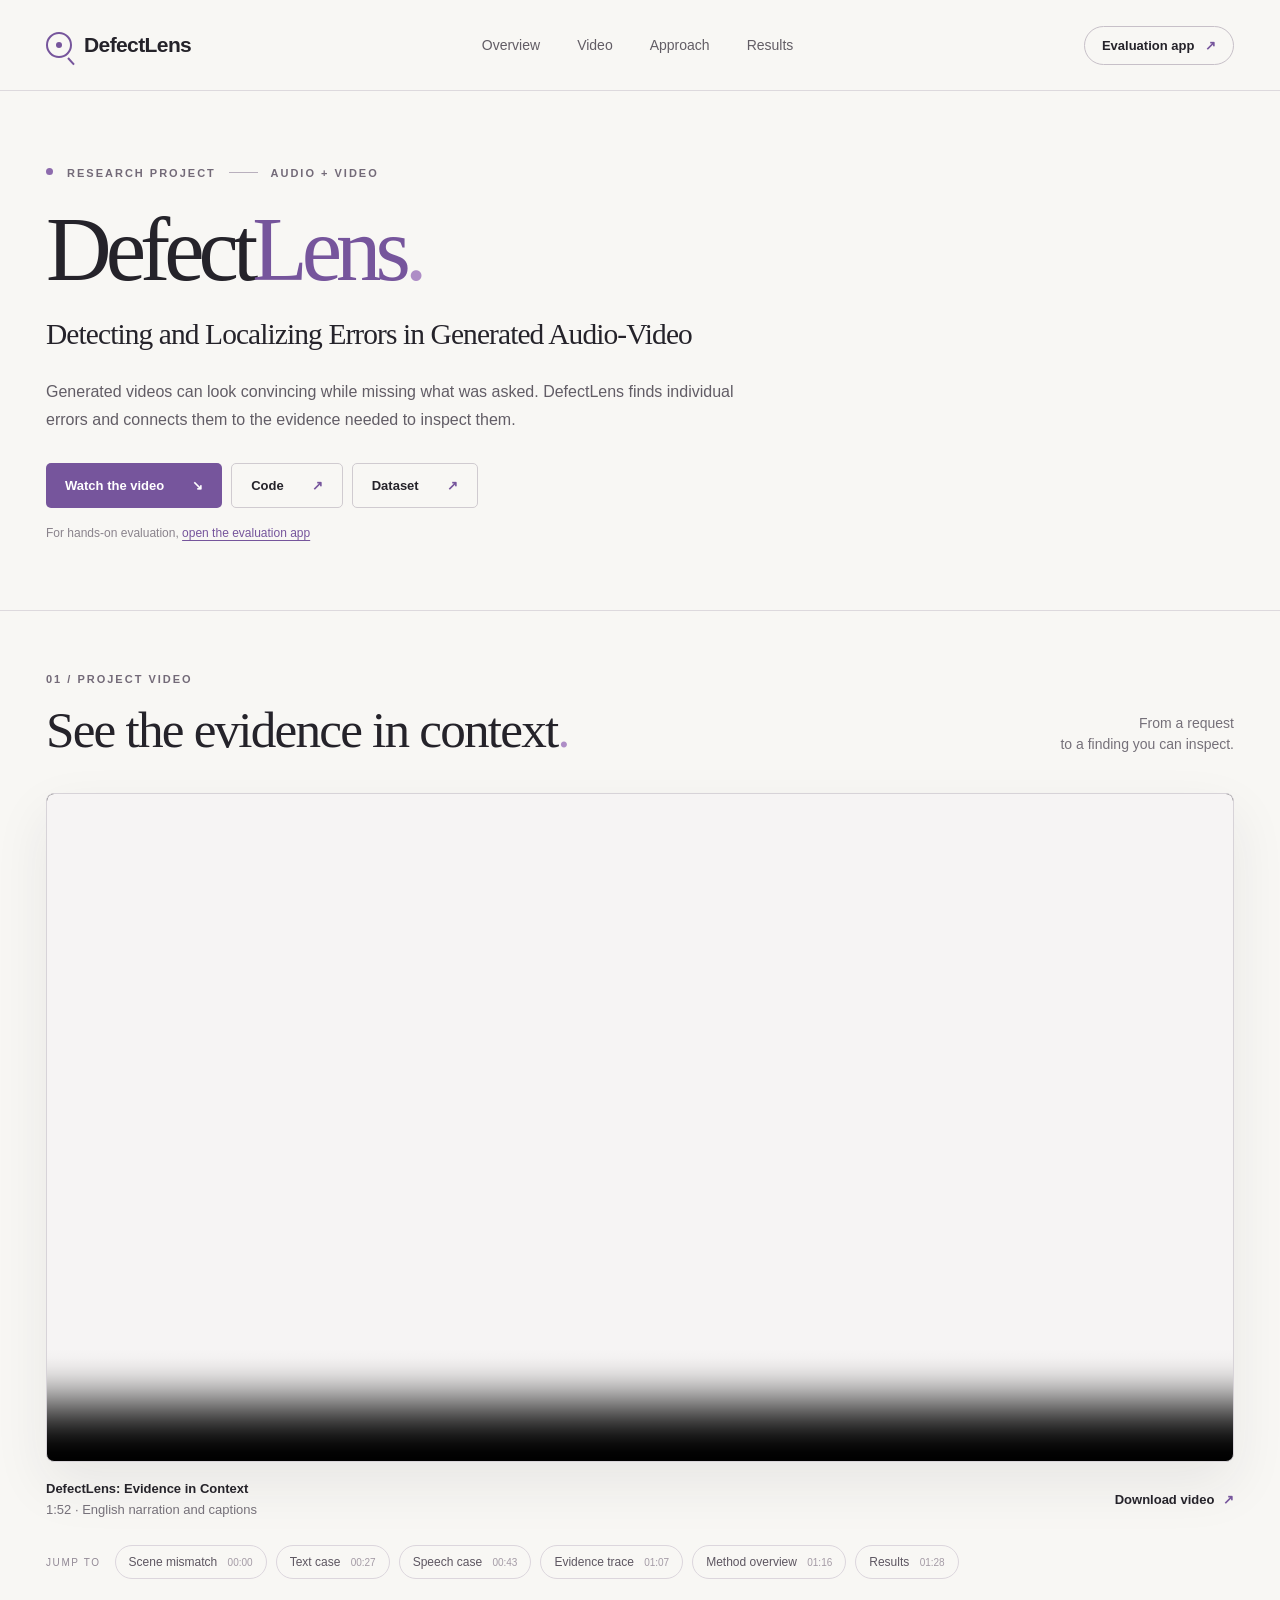
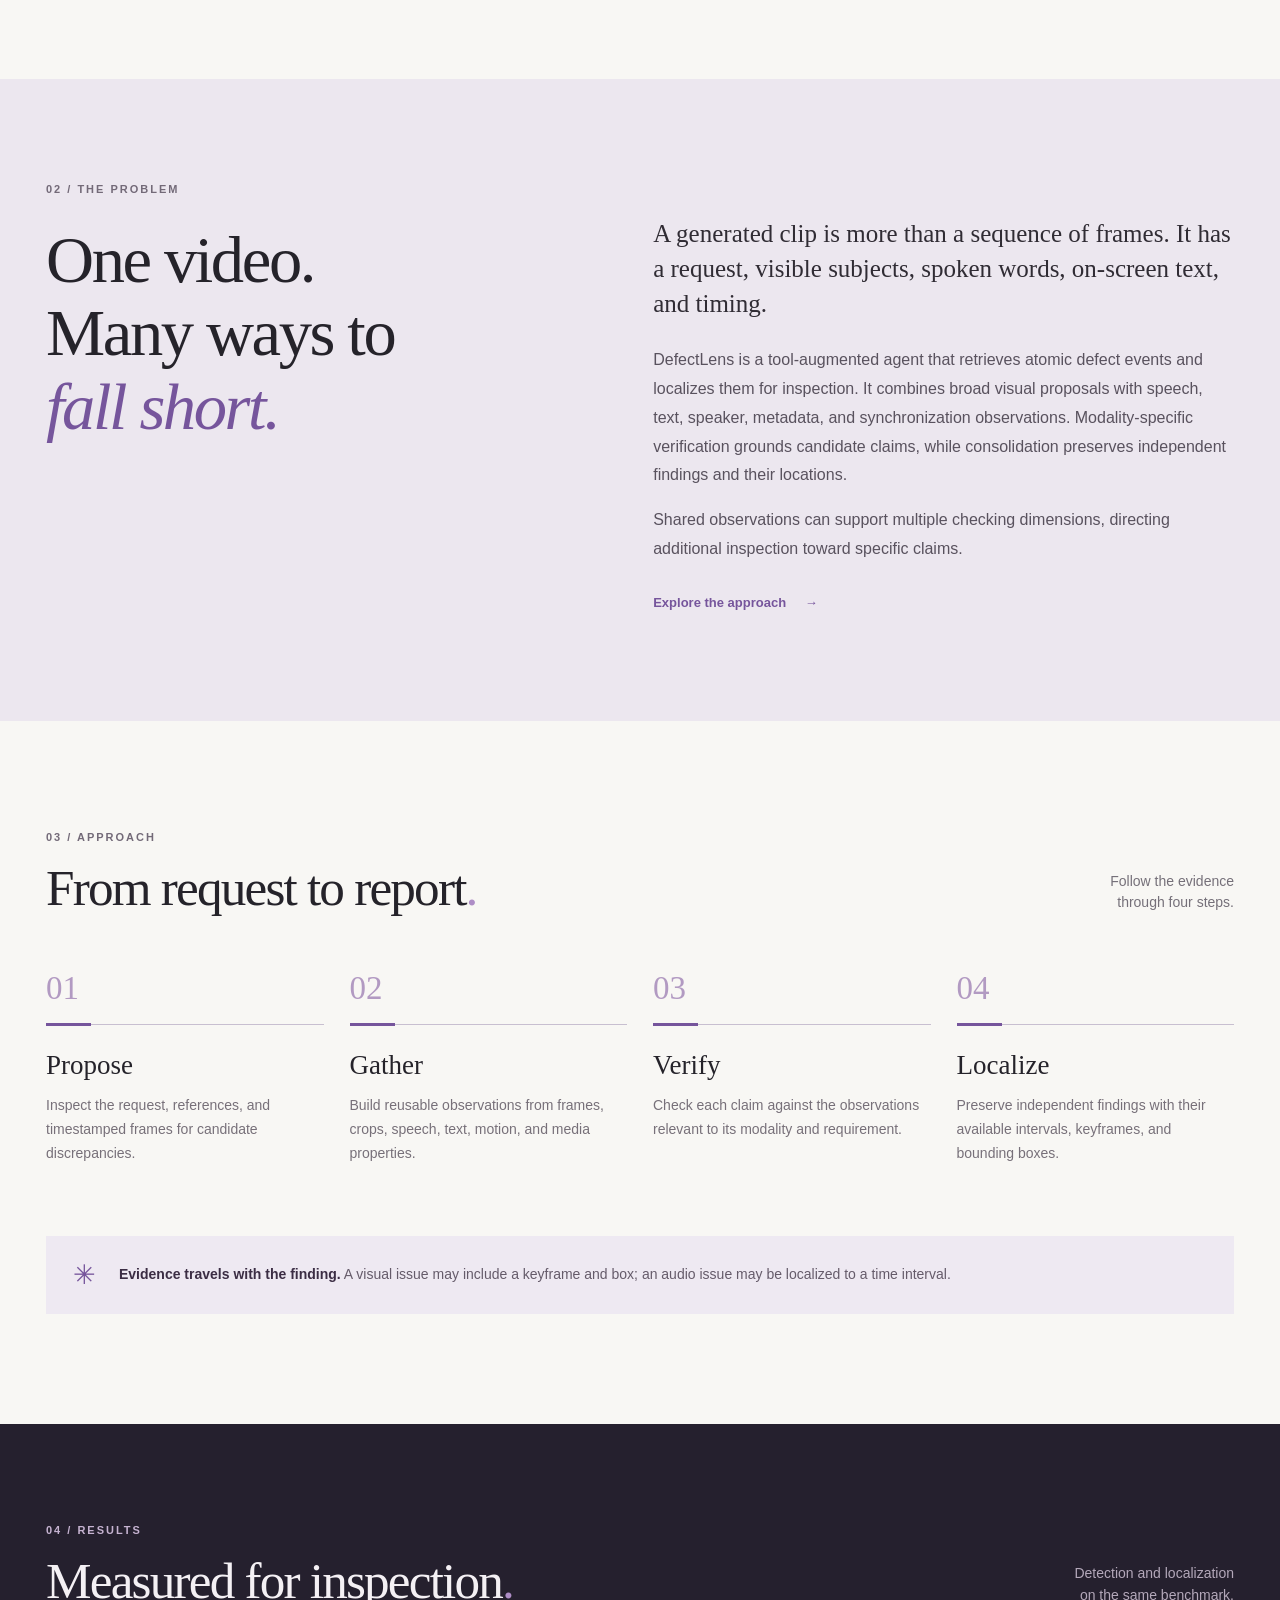
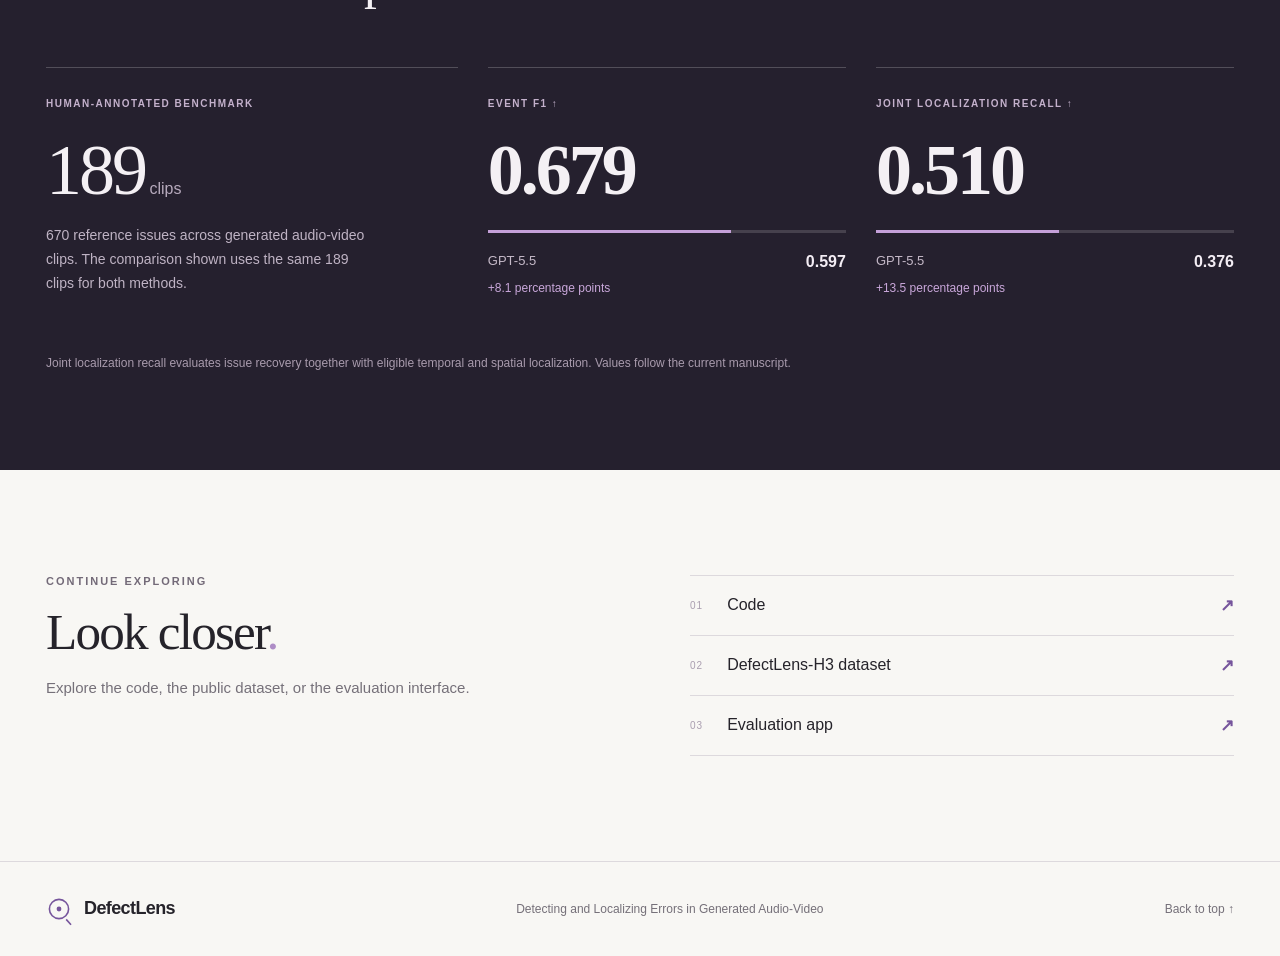
==== paper_site/index.html @ 756336bb "Remove decorative evidence trace from project page" ====
<!doctype html>
<html lang="en">
<head>
  <meta charset="utf-8">
  <meta name="viewport" content="width=device-width, initial-scale=1">
  <meta name="description" content="DefectLens detects and localizes errors in generated audio-video using evidence grounded in the generation request.">
  <meta name="theme-color" content="#f8f7f4">
  <meta property="og:title" content="DefectLens: Detecting and Localizing Errors in Generated Audio-Video">
  <meta property="og:description" content="A tool-augmented agent for inspectable, requirement-conditioned audio-video evaluation.">
  <meta property="og:type" content="website">
  <title>DefectLens · Detecting and Localizing Errors in Generated Audio-Video</title>
  <link rel="icon" href="assets/icon.svg" type="image/svg+xml">
  <link rel="stylesheet" href="styles.css">
  <script src="app.js" defer></script>
</head>
<body>
  <a class="skip" href="#main">Skip to content</a>
  <header class="topbar">
    <a class="brand" href="./" aria-label="DefectLens home"><span class="brand-icon" aria-hidden="true"></span>DefectLens</a>
    <nav class="nav" aria-label="Main navigation"><a href="#overview">Overview</a><a href="#demo">Video</a><a href="#approach">Approach</a><a href="#results">Results</a></nav>
    <a class="nav-action" href="./eval/">Evaluation app <span aria-hidden="true">↗</span></a>
  </header>
  <main id="main">
    <section class="hero wrap" id="overview">
      <div class="hero-copy">
        <p class="eyebrow"><span class="dot"></span> RESEARCH PROJECT <span class="eyebrow-rule"></span> AUDIO + VIDEO</p>
        <h1>Defect<span>Lens</span><span class="period">.</span></h1>
        <p class="hero-title">Detecting and Localizing Errors in Generated Audio-Video</p>
        <p class="hero-description">Generated videos can look convincing while missing what was asked. DefectLens finds individual errors and connects them to the evidence needed to inspect them.</p>
        <div class="hero-actions"><a class="button primary" href="#demo">Watch the video <span aria-hidden="true">↘</span></a><a class="button secondary" href="https://github.com/XuanhaoChang/AVagent-Eval">Code <span aria-hidden="true">↗</span></a><a class="button secondary" href="https://huggingface.co/datasets/XuanhaoChang/DefectLens-H3">Dataset <span aria-hidden="true">↗</span></a></div>
        <p class="availability">For hands-on evaluation, <a href="./eval/">open the evaluation app</a></p>
      </div>

    </section>

    <section class="video-section wrap" id="demo" aria-labelledby="demo-title">
      <div class="section-top"><div><p class="eyebrow">01 / PROJECT VIDEO</p><h2 id="demo-title">See the evidence in context<span class="period">.</span></h2></div><p>From a request<br>to a finding you can inspect.</p></div>
      <div class="video-frame"><video id="demo-player" controls playsinline preload="metadata" poster="assets/defectlens-demo-v3-poster.jpg?v=380c594cef08"><source src="assets/defectlens-demo-v3.1.mp4?v=5af84eb9983f" type="video/mp4">Your browser cannot play this video. <a href="assets/defectlens-demo-v3.1.mp4?v=5af84eb9983f">Download the MP4.</a></video></div>
      <div class="video-bottom"><div><strong>DefectLens: Evidence in Context</strong><span>1:52 · English narration and captions</span></div><a href="assets/defectlens-demo-v3.1.mp4?v=5af84eb9983f" download>Download video <span aria-hidden="true">↗</span></a></div>
      <div class="chapter-row" aria-label="Video chapters"><span>JUMP TO</span><button data-seek="0">Scene mismatch <i>00:00</i></button><button data-seek="27">Text case <i>00:27</i></button><button data-seek="43">Speech case <i>00:43</i></button><button data-seek="67">Evidence trace <i>01:07</i></button><button data-seek="76">Method overview <i>01:16</i></button><button data-seek="88">Results <i>01:28</i></button></div>
    </section>

    <section class="abstract-section" aria-labelledby="abstract-title"><div class="wrap abstract-grid"><div><p class="eyebrow">02 / THE PROBLEM</p><h2 id="abstract-title">One video.<br>Many ways to<br><em>fall short.</em></h2></div><div class="abstract-copy"><p class="lead">A generated clip is more than a sequence of frames. It has a request, visible subjects, spoken words, on-screen text, and timing.</p><p>DefectLens is a tool-augmented agent that retrieves atomic defect events and localizes them for inspection. It combines broad visual proposals with speech, text, speaker, metadata, and synchronization observations. Modality-specific verification grounds candidate claims, while consolidation preserves independent findings and their locations.</p><p>Shared observations can support multiple checking dimensions, directing additional inspection toward specific claims.</p><a class="text-link" href="#approach">Explore the approach <span aria-hidden="true">→</span></a></div></div></section>

    <section class="approach-section wrap" id="approach" aria-labelledby="approach-title"><div class="section-top"><div><p class="eyebrow">03 / APPROACH</p><h2 id="approach-title">From request to report<span class="period">.</span></h2></div><p>Follow the evidence<br>through four steps.</p></div>
      <div class="steps"><article><span class="step-number">01</span><div class="step-rule"></div><h3>Propose</h3><p>Inspect the request, references, and timestamped frames for candidate discrepancies.</p></article><article><span class="step-number">02</span><div class="step-rule"></div><h3>Gather</h3><p>Build reusable observations from frames, crops, speech, text, motion, and media properties.</p></article><article><span class="step-number">03</span><div class="step-rule"></div><h3>Verify</h3><p>Check each claim against the observations relevant to its modality and requirement.</p></article><article><span class="step-number">04</span><div class="step-rule"></div><h3>Localize</h3><p>Preserve independent findings with their available intervals, keyframes, and bounding boxes.</p></article></div>
      <div class="evidence-note"><span class="note-icon" aria-hidden="true">✳</span><p><strong>Evidence travels with the finding.</strong> A visual issue may include a keyframe and box; an audio issue may be localized to a time interval.</p></div>
    </section>

    <section class="results-section" id="results" aria-labelledby="results-title"><div class="wrap"><div class="section-top"><div><p class="eyebrow">04 / RESULTS</p><h2 id="results-title">Measured for inspection<span class="period">.</span></h2></div><p>Detection and localization<br>on the same benchmark.</p></div>
      <div class="results-layout"><div class="result-intro"><span class="result-label">HUMAN-ANNOTATED BENCHMARK</span><div class="result-count">189<span> clips</span></div><p>670 reference issues across generated audio-video clips. The comparison shown uses the same 189 clips for both methods.</p></div><div class="metric"><span class="result-label">EVENT F1 ↑</span><strong>0.679</strong><div class="metric-bar"><i style="--value:67.9%"></i></div><p>GPT-5.5 <b>0.597</b></p><small>+8.1 percentage points</small></div><div class="metric"><span class="result-label">JOINT LOCALIZATION RECALL ↑</span><strong>0.510</strong><div class="metric-bar"><i style="--value:51%"></i></div><p>GPT-5.5 <b>0.376</b></p><small>+13.5 percentage points</small></div></div>
      <p class="results-footnote">Joint localization recall evaluates issue recovery together with eligible temporal and spatial localization. Values follow the current manuscript.</p></div></section>

    <section class="closing wrap"><div><p class="eyebrow">CONTINUE EXPLORING</p><h2>Look closer<span class="period">.</span></h2><p>Explore the code, the public dataset, or the evaluation interface.</p></div><div class="closing-links"><a href="https://github.com/XuanhaoChang/AVagent-Eval"><span>01</span> Code <b>↗</b></a><a href="https://huggingface.co/datasets/XuanhaoChang/DefectLens-H3"><span>02</span> DefectLens-H3 dataset <b>↗</b></a><a href="./eval/"><span>03</span> Evaluation app <b>↗</b></a></div></section>
  </main>
  <footer class="footer wrap"><a class="brand" href="./"><span class="brand-icon" aria-hidden="true"></span>DefectLens</a><span>Detecting and Localizing Errors in Generated Audio-Video</span><a href="#overview">Back to top ↑</a></footer>
</body>
</html>
---- paper_site/styles.css ----
:root{--paper:#f8f7f4;--ink:#25232a;--muted:#757079;--line:#ddd9dd;--purple:#76559c;--lavender:#ebe5f0;--dark:#201c2b;--max:1370px}*{box-sizing:border-box}html{scroll-behavior:smooth}body{margin:0;background:var(--paper);color:var(--ink);font-family:"Avenir Next","Segoe UI",Arial,sans-serif;-webkit-font-smoothing:antialiased}a{color:inherit;text-decoration:none}button{font:inherit}a:focus-visible,button:focus-visible,video:focus-visible{outline:3px solid #9b79bd;outline-offset:4px}.skip{position:absolute;top:-60px;left:16px;z-index:10;background:var(--ink);color:#fff;padding:12px}.skip:focus{top:12px}.wrap{max-width:var(--max);margin:auto;padding-left:46px;padding-right:46px}.topbar{max-width:var(--max);height:91px;margin:auto;padding:0 46px;display:flex;align-items:center;justify-content:space-between;border-bottom:1px solid var(--line)}.brand{display:inline-flex;gap:12px;align-items:center;font-size:21px;font-weight:750;letter-spacing:-.6px}.brand-icon{width:26px;height:26px;border:2px solid var(--purple);border-radius:50%;position:relative;display:inline-block}.brand-icon:before{content:"";position:absolute;width:6px;height:6px;border-radius:50%;background:var(--purple);left:8px;top:8px}.brand-icon:after{content:"";position:absolute;width:9px;height:2px;background:var(--purple);right:-7px;bottom:-3px;transform:rotate(48deg);transform-origin:left}.nav{display:flex;gap:37px;font-size:14px;color:#625d65}.nav a:hover,.footer a:hover{color:var(--purple)}.nav-action{font-size:13px;font-weight:700;border:1px solid #c7c0c8;border-radius:100px;padding:11px 17px;transition:background .2s,border-color .2s}.nav-action:hover{background:#eee9f2;border-color:var(--purple)}.nav-action span{padding-left:7px;color:var(--purple)}
.hero{padding-top:76px;padding-bottom:70px}.hero-copy{max-width:900px}.eyebrow{font-size:11px;letter-spacing:2px;font-weight:750;color:#736a78;margin:0 0 28px}.dot{display:inline-block;width:7px;height:7px;background:#8d6bad;border-radius:50%;vertical-align:2px;margin-right:9px}.eyebrow-rule{display:inline-block;width:29px;height:1px;background:#b9b0bd;vertical-align:4px;margin:0 8px}.hero h1{font-family:Georgia,"Times New Roman",serif;letter-spacing:-6px;font-size:clamp(68px,7.1vw,106px);line-height:.95;font-weight:400;margin:0 0 23px}.hero h1>span:first-child{color:var(--purple)}.period{color:#ae8dc6}.hero-title{font-family:Georgia,"Times New Roman",serif;font-size:clamp(25px,2.3vw,34px);line-height:1.24;max-width:800px;margin:0 0 25px;letter-spacing:-.9px}.hero-description{font-size:16px;line-height:1.75;color:#625d66;max-width:720px;margin:0 0 29px}.hero-actions{display:flex;gap:9px;flex-wrap:wrap}.button{min-height:45px;padding:13px 19px;border-radius:5px;font-size:13px;font-weight:700;display:inline-flex;align-items:center;gap:28px;transition:transform .2s,background .2s}.button:hover{transform:translateY(-2px)}.button.primary{background:var(--purple);color:#fff}.button.primary:hover{background:#634385}.button.secondary{border:1px solid #d0cbd0}.button.secondary:hover{background:#eee9f2}.button.secondary span{color:var(--purple)}.availability{font-size:12px;color:#8a838c;margin:18px 0 0}.availability a{color:var(--purple);text-decoration:underline;text-underline-offset:3px}.availability span{padding:0 6px}
.video-section{padding-top:62px;padding-bottom:100px;border-top:1px solid var(--line)}.section-top{display:flex;justify-content:space-between;align-items:end;gap:30px;margin-bottom:35px}.section-top .eyebrow{margin-bottom:17px}.section-top h2,.closing h2{font-family:Georgia,"Times New Roman",serif;font-size:clamp(38px,4vw,56px);font-weight:400;line-height:1.1;letter-spacing:-1.8px;margin:0}.section-top>p{font-size:14px;color:var(--muted);line-height:1.55;margin:0 0 2px;text-align:right}.video-frame{background:#17151c;border:1px solid #d7d3d8;border-radius:8px;overflow:hidden;box-shadow:0 22px 55px #29202d14}.video-frame video{display:block;width:100%;aspect-ratio:16/9;background:#f6f4f4}.video-bottom{display:flex;justify-content:space-between;gap:20px;align-items:center;margin-top:19px;font-size:13px}.video-bottom strong,.video-bottom span{display:block}.video-bottom span{color:var(--muted);margin-top:6px}.video-bottom a{font-weight:700}.video-bottom a span{display:inline;color:var(--purple);margin:0 0 0 5px}.chapter-row{display:flex;flex-wrap:wrap;align-items:center;gap:9px;margin-top:28px}.chapter-row>span{font-size:10px;color:#928996;letter-spacing:1.6px;margin-right:5px}.chapter-row button{border:1px solid #dcd6dd;background:transparent;border-radius:100px;color:#5d5661;padding:9px 13px;font-size:12px;cursor:pointer}.chapter-row button:hover{border-color:var(--purple);color:var(--purple);background:#eee9f2}.chapter-row i{font-style:normal;color:#a49ba6;font-size:10px;padding-left:7px}
.abstract-section{background:#ece7ef;padding:104px 0 110px}.abstract-grid{display:grid;grid-template-columns:.8fr 1fr;gap:12%}.abstract-grid h2{font-family:Georgia,"Times New Roman",serif;font-weight:400;font-size:clamp(47px,5.2vw,72px);line-height:1.1;letter-spacing:-2.4px;margin:0}.abstract-grid h2 em{color:var(--purple);font-weight:400}.abstract-copy{max-width:670px;padding-top:33px}.abstract-copy p{font-size:16px;line-height:1.8;color:#59525e}.abstract-copy .lead{font-family:Georgia,"Times New Roman",serif;font-size:25px;line-height:1.4;color:#302c34;margin-top:0}.text-link{display:inline-block;margin-top:15px;color:var(--purple);font-weight:700;font-size:13px}.text-link span{margin-left:15px}.approach-section{padding-top:110px;padding-bottom:110px}.steps{display:grid;grid-template-columns:repeat(4,1fr);gap:26px;margin-top:54px}.step-number{font-family:Georgia,serif;font-size:33px;color:#b29ac2}.step-rule{height:1px;background:#c8bfd0;margin:17px 0 25px;position:relative}.step-rule:before{content:"";width:45px;height:3px;background:var(--purple);position:absolute;top:-1px}.steps h3{font-family:Georgia,serif;font-size:27px;font-weight:400;margin:0 0 13px}.steps p{font-size:14px;line-height:1.7;color:#777079;margin:0;max-width:270px}.evidence-note{margin-top:70px;padding:23px 27px;background:#eee9f2;display:flex;align-items:center;gap:23px}.note-icon{font-size:27px;color:var(--purple)}.evidence-note p{font-size:14px;color:#655b6a;margin:0;line-height:1.6}.evidence-note strong{color:#3b2d44}
.results-section{background:#25202e;color:#f4f0f4;padding:100px 0 96px}.results-section .eyebrow{color:#c6b3d1}.results-section .section-top>p{color:#b4a8ba}.results-layout{display:grid;grid-template-columns:1.15fr 1fr 1fr;gap:30px;margin-top:58px}.result-intro,.metric{border-top:1px solid #ffffff35;padding-top:25px}.result-label{font-size:10px;letter-spacing:1.5px;color:#c4b1cc;font-weight:700}.result-count,.metric>strong{font-family:Georgia,serif;font-size:72px;line-height:1.1;letter-spacing:-3px;display:block;margin-top:20px}.result-count span{font-family:"Avenir Next","Segoe UI",sans-serif;font-size:16px;color:#b7aabd;letter-spacing:0}.result-intro p{font-size:14px;line-height:1.7;color:#bfb3c4;max-width:330px}.metric-bar{height:3px;background:#ffffff26;margin:20px 0}.metric-bar i{display:block;width:var(--value);height:3px;background:#c5a0d9}.metric p{font-size:13px;color:#c5b9c8;margin:0 0 10px}.metric b{color:#f3edf4;font-size:16px;float:right}.metric small{color:#c9a7da;font-size:12px}.results-footnote{font-size:12px;line-height:1.6;color:#a99bad;margin:45px 0 0}.closing{padding-top:105px;padding-bottom:105px;display:grid;grid-template-columns:1fr 1fr;gap:100px}.closing .eyebrow{margin-bottom:17px}.closing p:not(.eyebrow){color:var(--muted);font-size:15px;line-height:1.7}.closing-links a{display:flex;gap:24px;align-items:center;padding:19px 0;border-bottom:1px solid var(--line);font-size:16px}.closing-links a:first-child{border-top:1px solid var(--line)}.closing-links span{font-size:10px;color:#aa9eb0;letter-spacing:1px}.closing-links b{margin-left:auto;color:var(--purple);font-size:17px}.closing-links a:hover{color:var(--purple)}.footer{border-top:1px solid var(--line);min-height:95px;display:flex;align-items:center;justify-content:space-between;gap:24px;font-size:12px;color:var(--muted)}.footer .brand{font-size:18px;color:var(--ink)}.footer .brand-icon{transform:scale(.8)}
@media(max-width:850px){.wrap{padding-left:26px;padding-right:26px}.topbar{padding:0 26px}.nav{gap:18px}.hero{padding-top:65px}.hero-copy{max-width:680px}.abstract-grid{grid-template-columns:1fr;gap:18px}.abstract-copy{padding-top:0}.steps{grid-template-columns:repeat(2,1fr);gap:45px 30px}.results-layout{grid-template-columns:1fr 1fr}.result-intro{grid-column:1/-1}.closing{gap:40px}.footer>span{display:none}}
@media(max-width:560px){.topbar{height:auto;min-height:76px;flex-wrap:wrap;gap:13px;padding-top:18px;padding-bottom:16px}.nav{order:3;width:100%;justify-content:space-between;gap:10px;font-size:12px}.nav-action{font-size:12px;padding:9px 12px}.hero{padding-top:55px;padding-bottom:65px}.hero h1{font-size:clamp(60px,15vw,80px);letter-spacing:-4px}.hero-title{font-size:26px}.hero-description{font-size:15px}.section-top{align-items:start}.section-top>p{display:none}.video-section{padding-top:55px;padding-bottom:72px}.video-bottom{align-items:start}.chapter-row{gap:7px}.chapter-row>span{width:100%}.abstract-section{padding:75px 0}.abstract-grid h2{font-size:50px}.abstract-copy .lead{font-size:22px}.approach-section{padding-top:75px;padding-bottom:75px}.steps{grid-template-columns:1fr;gap:31px;margin-top:42px}.steps p{max-width:none}.step-rule{margin:12px 0 17px}.step-number{font-size:27px}.evidence-note{margin-top:48px;align-items:flex-start}.results-section{padding:75px 0}.results-layout{grid-template-columns:1fr;gap:27px;margin-top:40px}.result-intro{grid-column:auto}.result-count,.metric>strong{font-size:62px}.closing{padding-top:75px;padding-bottom:75px;grid-template-columns:1fr;gap:30px}.footer{align-items:flex-start;padding-top:27px;padding-bottom:27px;min-height:0}.footer>a:last-child{padding-top:6px}}
@media(prefers-reduced-motion:reduce){html{scroll-behavior:auto}.button{transition:none}}
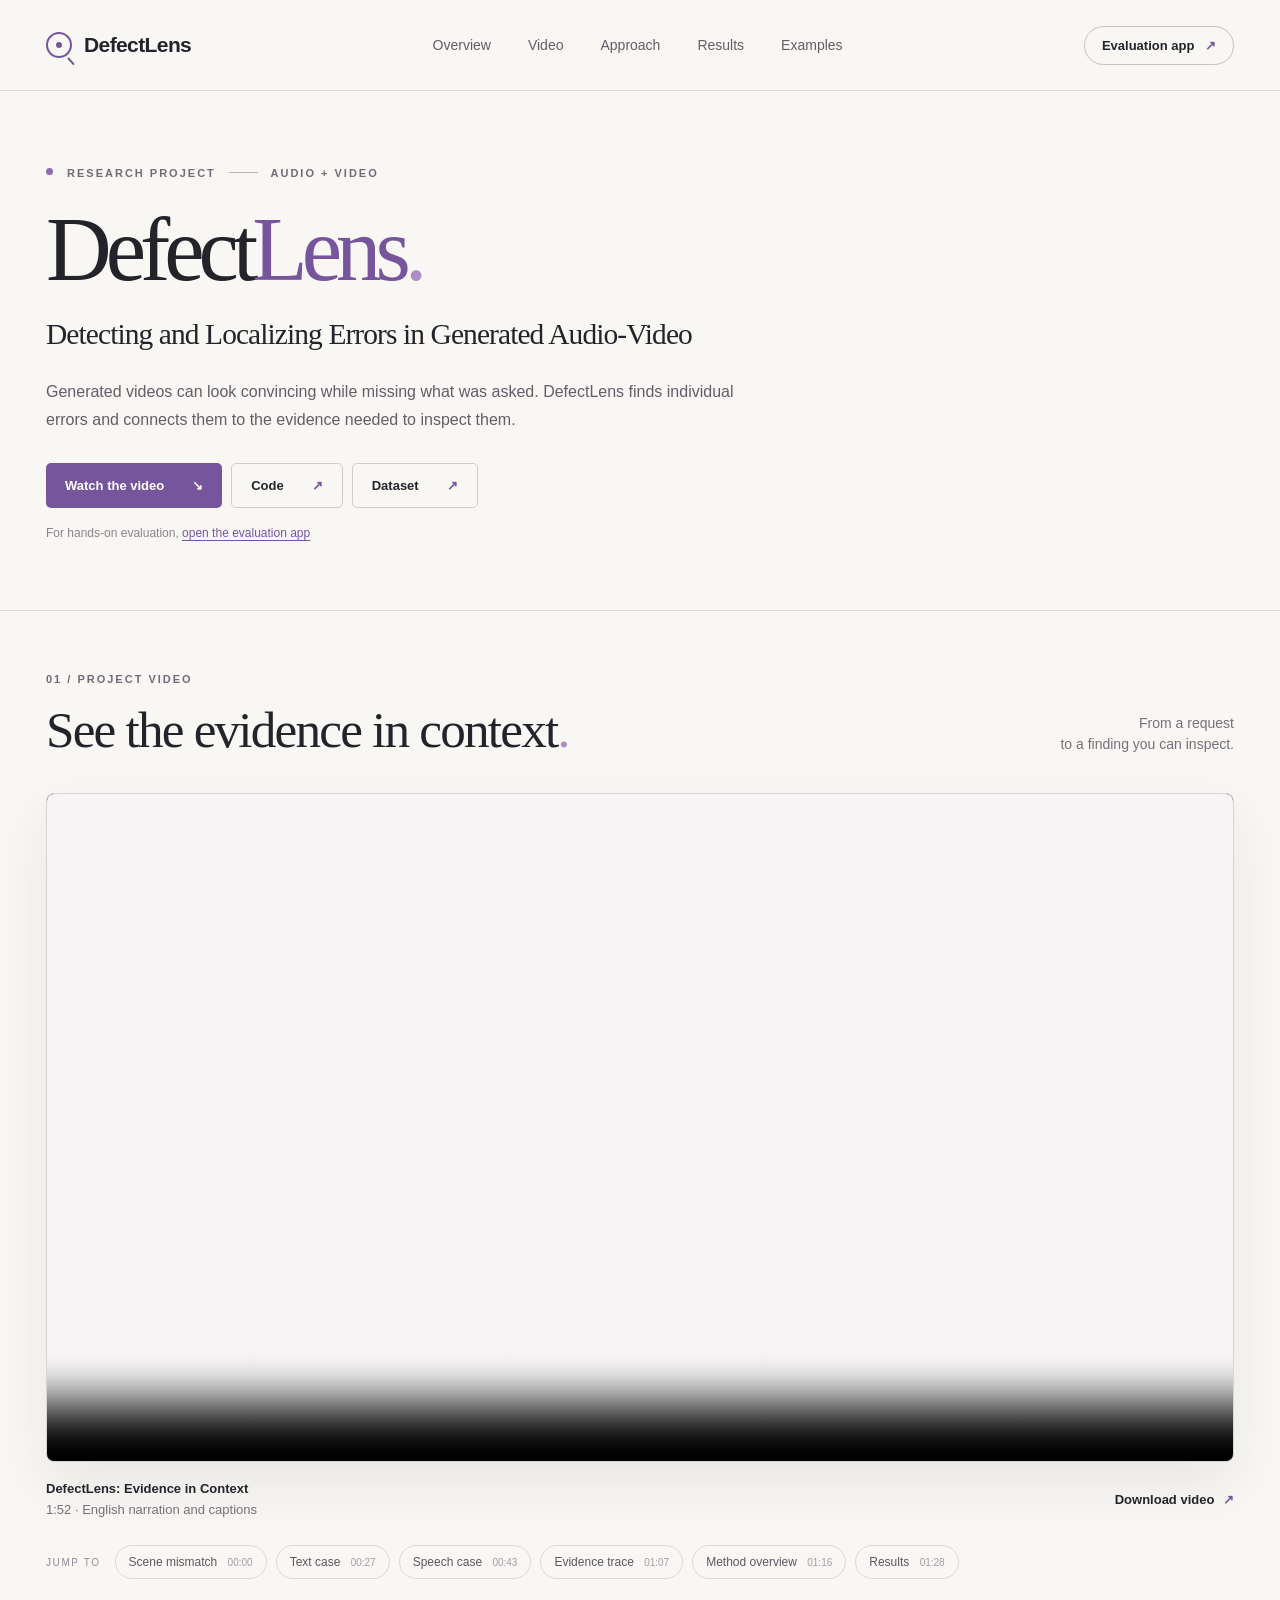
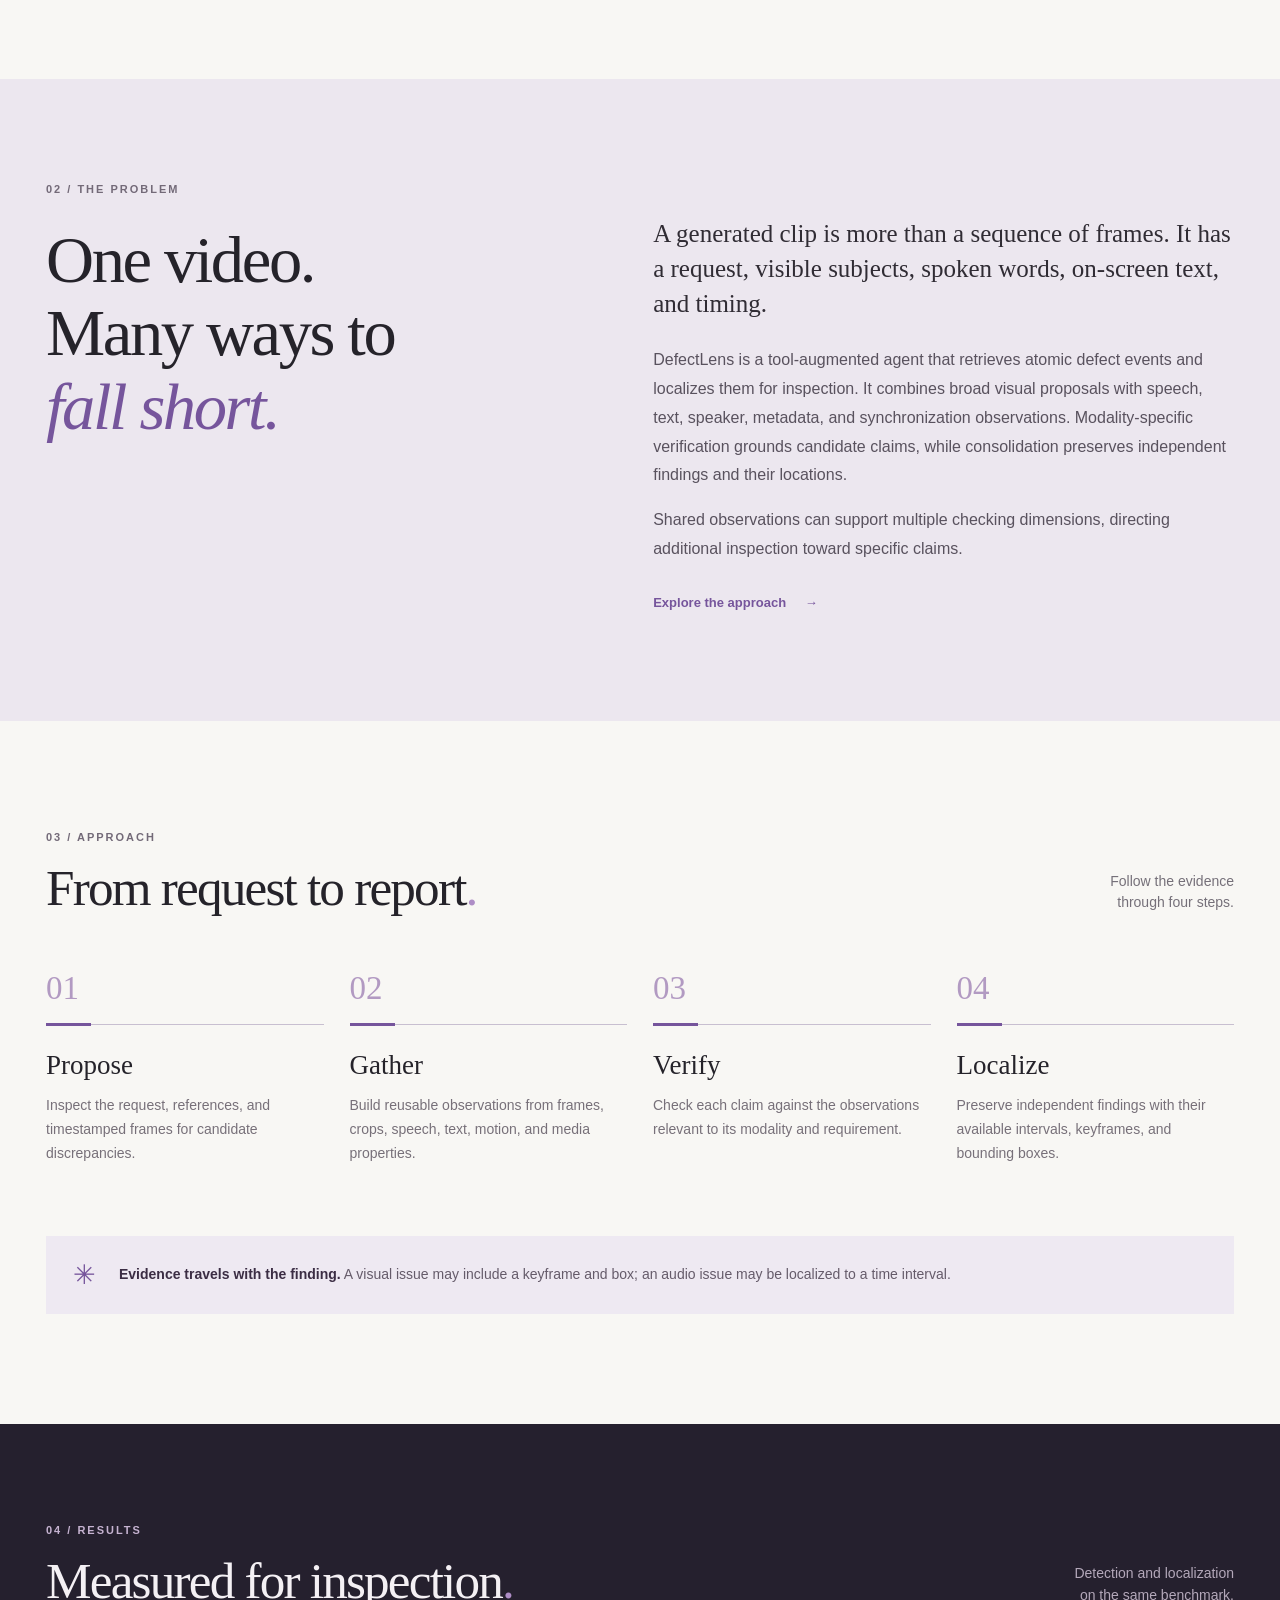
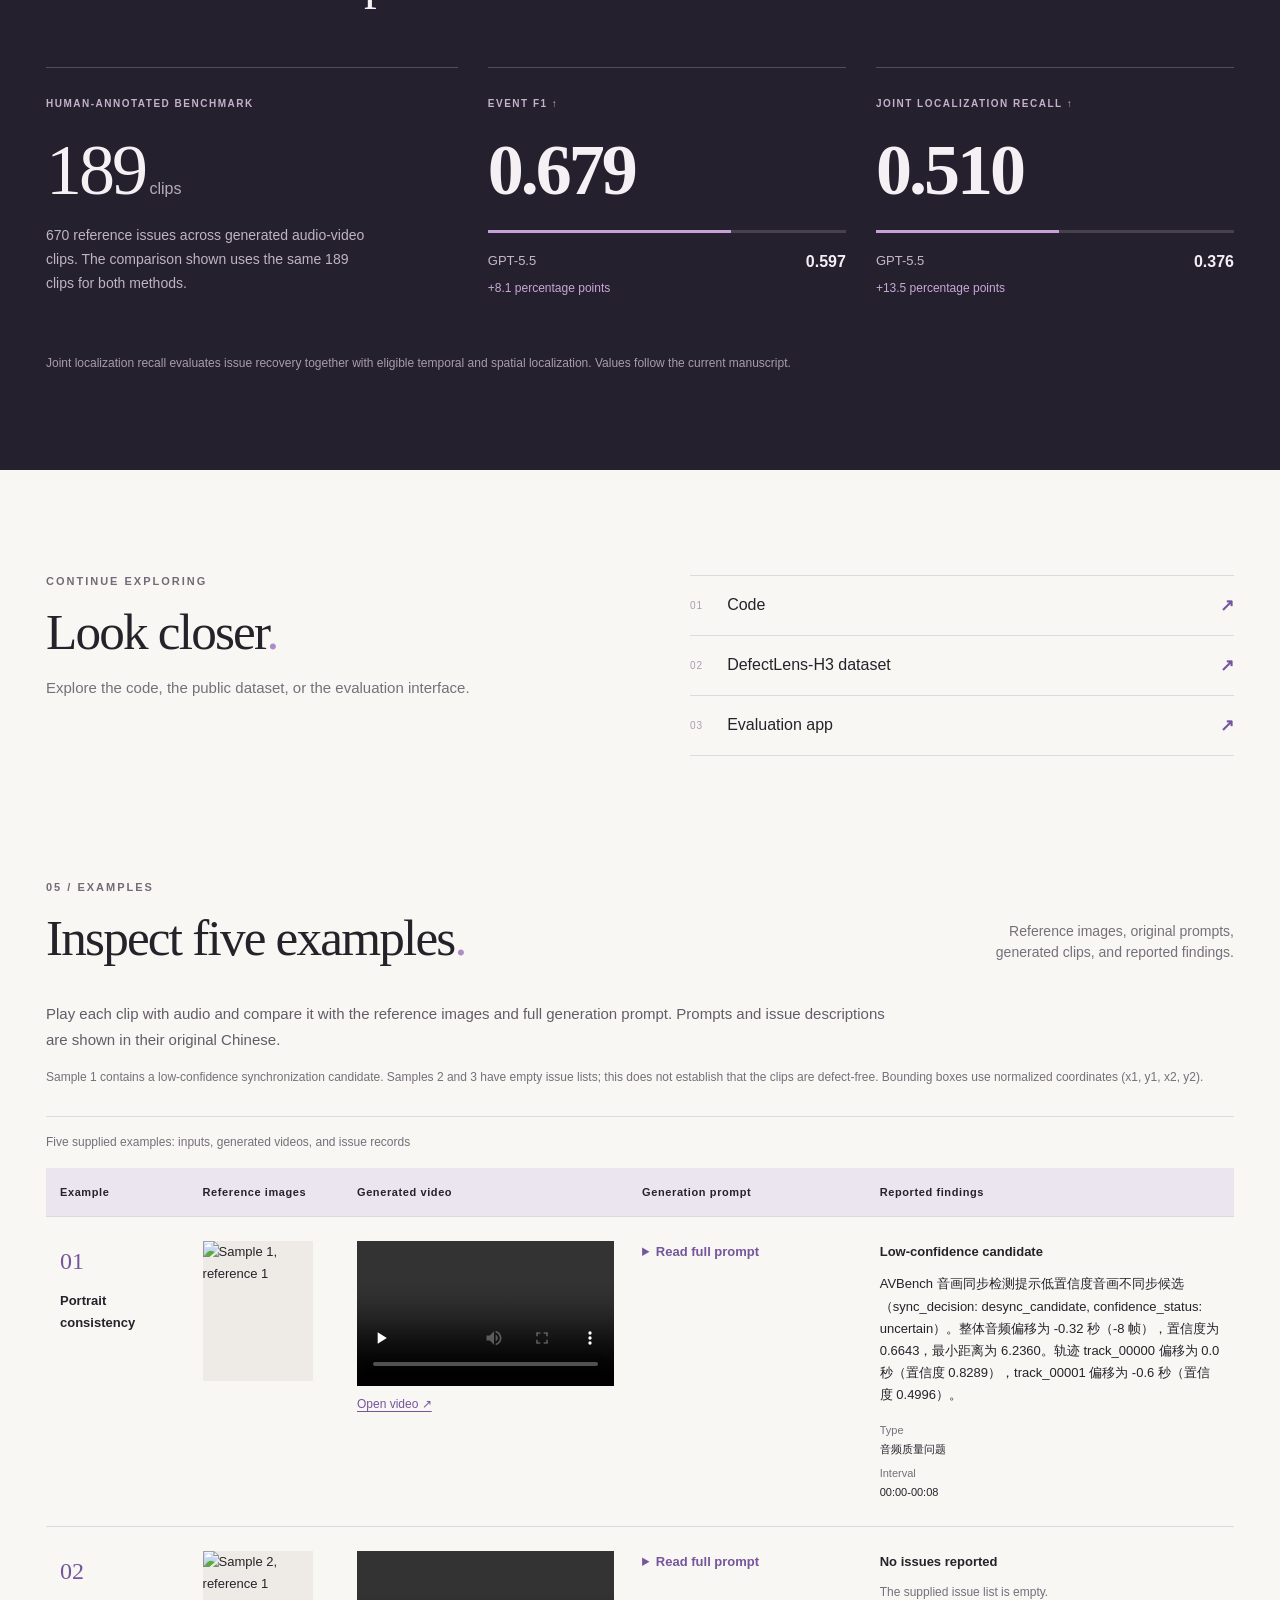
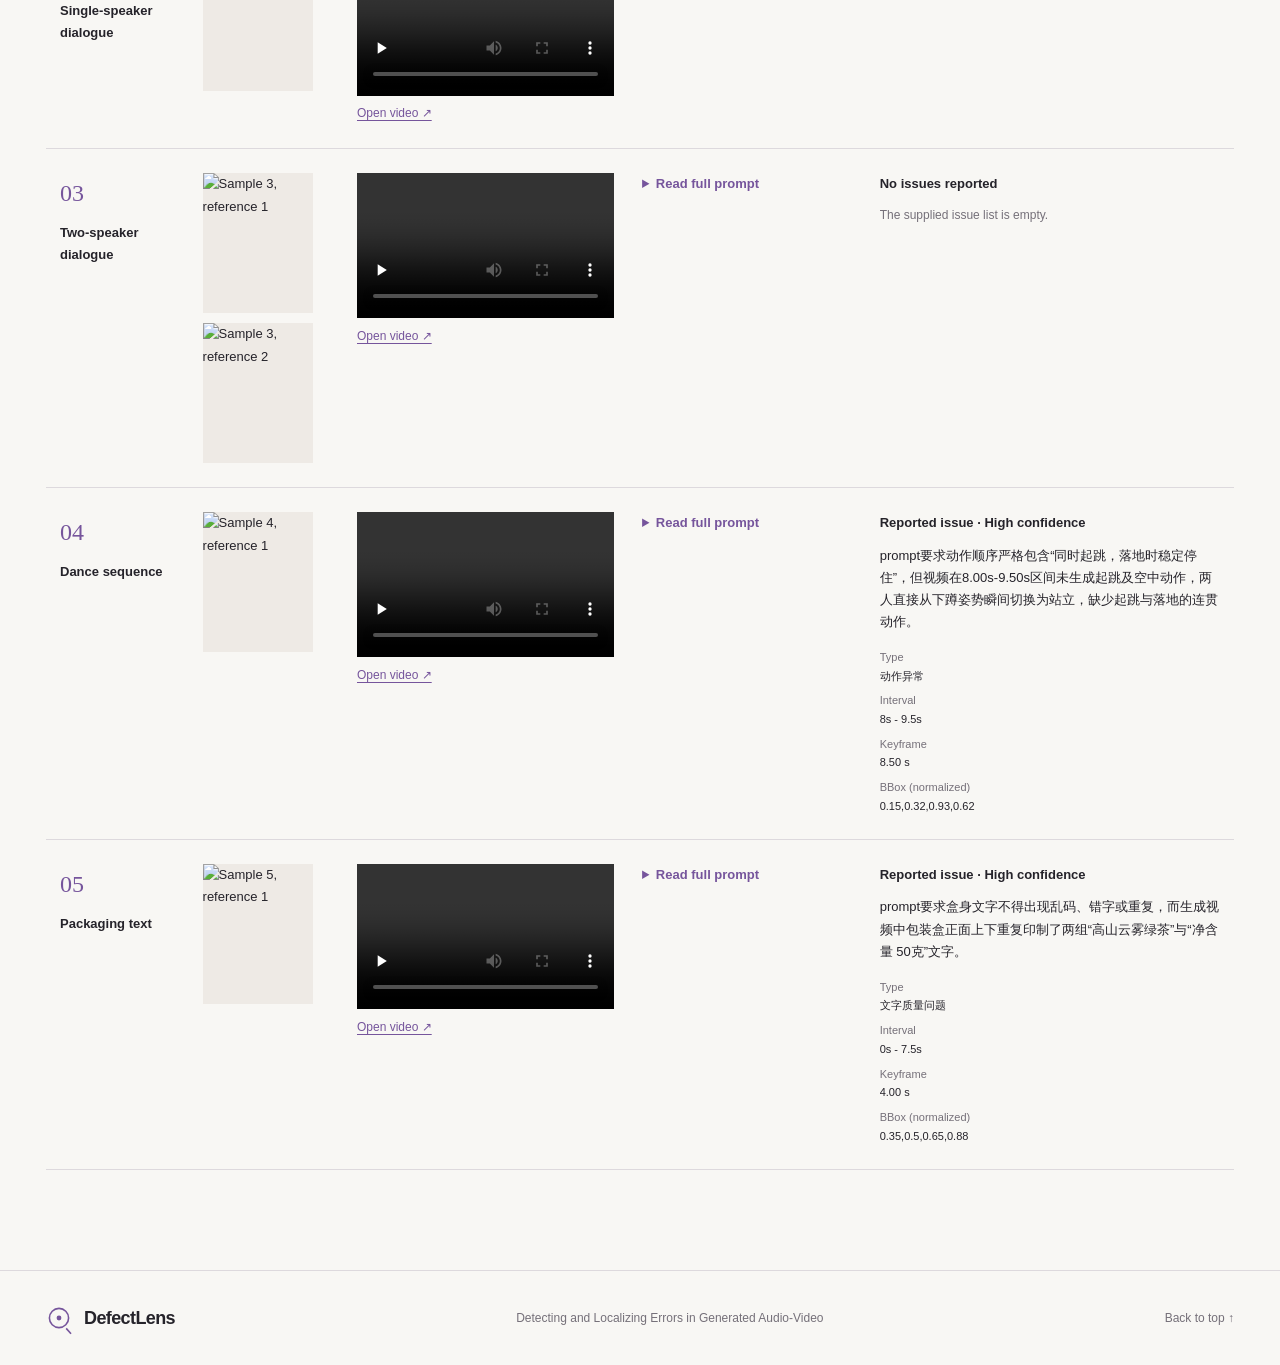
==== commit 7fd3a68f: "Add five qualitative examples to the project page" ====
--- a/paper_site/index.html
+++ b/paper_site/index.html
@@ -10,14 +10,14 @@
   <meta property="og:type" content="website">
   <title>DefectLens · Detecting and Localizing Errors in Generated Audio-Video</title>
   <link rel="icon" href="assets/icon.svg" type="image/svg+xml">
-  <link rel="stylesheet" href="styles.css">
+  <link rel="stylesheet" href="styles.css?v=a8fd1ee75b5e">
   <script src="app.js" defer></script>
 </head>
 <body>
   <a class="skip" href="#main">Skip to content</a>
   <header class="topbar">
     <a class="brand" href="./" aria-label="DefectLens home"><span class="brand-icon" aria-hidden="true"></span>DefectLens</a>
-    <nav class="nav" aria-label="Main navigation"><a href="#overview">Overview</a><a href="#demo">Video</a><a href="#approach">Approach</a><a href="#results">Results</a></nav>
+    <nav class="nav" aria-label="Main navigation"><a href="#overview">Overview</a><a href="#demo">Video</a><a href="#approach">Approach</a><a href="#results">Results</a><a href="#examples">Examples</a></nav>
     <a class="nav-action" href="./eval/">Evaluation app <span aria-hidden="true">↗</span></a>
   </header>
   <main id="main">
@@ -52,6 +52,55 @@
       <p class="results-footnote">Joint localization recall evaluates issue recovery together with eligible temporal and spatial localization. Values follow the current manuscript.</p></div></section>
 
     <section class="closing wrap"><div><p class="eyebrow">CONTINUE EXPLORING</p><h2>Look closer<span class="period">.</span></h2><p>Explore the code, the public dataset, or the evaluation interface.</p></div><div class="closing-links"><a href="https://github.com/XuanhaoChang/AVagent-Eval"><span>01</span> Code <b>↗</b></a><a href="https://huggingface.co/datasets/XuanhaoChang/DefectLens-H3"><span>02</span> DefectLens-H3 dataset <b>↗</b></a><a href="./eval/"><span>03</span> Evaluation app <b>↗</b></a></div></section>
+
+    <section class="examples-section wrap" id="examples" aria-labelledby="examples-title">
+      <div class="section-top"><div><p class="eyebrow">05 / EXAMPLES</p><h2 id="examples-title">Inspect five examples<span class="period">.</span></h2></div><p>Reference images, original prompts,<br>generated clips, and reported findings.</p></div>
+      <p class="examples-intro">Play each clip with audio and compare it with the reference images and full generation prompt. Prompts and issue descriptions are shown in their original Chinese.</p>
+      <p class="sample-note" id="examples-note">Sample 1 contains a low-confidence synchronization candidate. Samples 2 and 3 have empty issue lists; this does not establish that the clips are defect-free. Bounding boxes use normalized coordinates (x1, y1, x2, y2).</p>
+      <div class="examples-scroll" role="region" aria-label="Five video examples" tabindex="0">
+        <table class="examples-table" aria-describedby="examples-note">
+          <caption>Five supplied examples: inputs, generated videos, and issue records</caption>
+          <thead><tr><th scope="col">Example</th><th scope="col">Reference images</th><th scope="col">Generated video</th><th scope="col">Generation prompt</th><th scope="col">Reported findings</th></tr></thead>
+          <tbody>
+          <tr id="sample-1">
+            <th scope="row"><span class="sample-number">01</span>Portrait consistency</th>
+            <td><div class="sample-references"><a href="assets/examples/sample1/reference-1.png" target="_blank" rel="noreferrer"><img src="assets/examples/sample1/reference-1.png" alt="Sample 1, reference 1" loading="lazy" width="120" height="150"></a></div></td>
+            <td><video controls playsinline preload="none" aria-label="Sample 1: Portrait consistency"><source src="assets/examples/sample1/sample1.mp4" type="video/mp4">Your browser cannot play this video.</video><a class="sample-download" href="assets/examples/sample1/sample1.mp4">Open video ↗</a></td>
+            <td><details><summary>Read full prompt</summary><p lang="zh-CN">参考图像中的女性角色，保持她的五官、黑色齐肩发、藏青色风衣与灰色圆领针织衫完全一致，生成一段8秒写实街拍短片。镜头一：正面中景，她站在玻璃幕墙前，微风轻拂发丝；镜头二：缓慢推近至近景，她抬眼看向镜头，眼神自然；镜头三：侧后方半身，她转身走向画面右侧。三个镜头中必须是同一张脸、同一套服装，肤色、发丝与风衣扣子细节一致，阴天自然光，浅景深，35mm镜头质感。无对白，只有轻微城市环境声。</p></details></td>
+            <td><p class="finding-status">Low-confidence candidate</p><p lang="zh-CN">AVBench 音画同步检测提示低置信度音画不同步候选（sync_decision: desync_candidate, confidence_status: uncertain）。整体音频偏移为 -0.32 秒（-8 帧），置信度为 0.6643，最小距离为 6.2360。轨迹 track_00000 偏移为 0.0 秒（置信度 0.8289），track_00001 偏移为 -0.6 秒（置信度 0.4996）。</p><dl class="sample-location"><div><dt>Type</dt><dd lang="zh-CN">音频质量问题</dd></div><div><dt>Interval</dt><dd>00:00-00:08</dd></div></dl></td>
+          </tr>
+          <tr id="sample-2">
+            <th scope="row"><span class="sample-number">02</span>Single-speaker dialogue</th>
+            <td><div class="sample-references"><a href="assets/examples/sample2/reference-1.png" target="_blank" rel="noreferrer"><img src="assets/examples/sample2/reference-1.png" alt="Sample 2, reference 1" loading="lazy" width="120" height="150"></a></div></td>
+            <td><video controls playsinline preload="none" aria-label="Sample 2: Single-speaker dialogue"><source src="assets/examples/sample2/sample2.mp4" type="video/mp4">Your browser cannot play this video.</video><a class="sample-download" href="assets/examples/sample2/sample2.mp4">Open video ↗</a></td>
+            <td><details><summary>Read full prompt</summary><p lang="zh-CN">参考图像中的女性角色，保持五官、发型与藏青色风衣一致。固定机位中近景，室内柔和侧光，她面对镜头自然说话，台词为：&quot;今天风有点大，我们走快一点吧。&quot;&quot;路上小心，到家给我发个消息。&quot; 两句话之间有一次停顿和轻微点头。要求口型与中文台词逐字同步，语速自然，表情克制，声音为清亮年轻女声，背景为安静室内环境音。画面写实，人物身份全程稳定。</p></details></td>
+            <td><p class="finding-status">No issues reported</p><p class="sample-note">The supplied issue list is empty.</p></td>
+          </tr>
+          <tr id="sample-3">
+            <th scope="row"><span class="sample-number">03</span>Two-speaker dialogue</th>
+            <td><div class="sample-references"><a href="assets/examples/sample3/reference-1.png" target="_blank" rel="noreferrer"><img src="assets/examples/sample3/reference-1.png" alt="Sample 3, reference 1" loading="lazy" width="120" height="150"></a><a href="assets/examples/sample3/reference-2.png" target="_blank" rel="noreferrer"><img src="assets/examples/sample3/reference-2.png" alt="Sample 3, reference 2" loading="lazy" width="120" height="150"></a></div></td>
+            <td><video controls playsinline preload="none" aria-label="Sample 3: Two-speaker dialogue"><source src="assets/examples/sample3/sample3.mp4" type="video/mp4">Your browser cannot play this video.</video><a class="sample-download" href="assets/examples/sample3/sample3.mp4">Open video ↗</a></td>
+            <td><details><summary>Read full prompt</summary><p lang="zh-CN">参考@图像1中的女性和@图像2中的男性，保持两人的五官、发型与服装一致，生成咖啡馆双人对白。中景双人构图，女性在画面左侧，男性在右侧。台词顺序严格如下：女性先说：&quot;你今天怎么来得这么早？&quot;；男性回答：&quot;路上没堵车，就先到了。&quot;；接着女性笑着说：&quot;那正好，我也刚到。&quot; 每句台词只由对应人物开口，未说话的人保持自然倾听表情，不得抢话或出现口型。口型与中文台词严格同步，环境为咖啡馆低频人声与杯碟声。画面写实，人物身份稳定。</p></details></td>
+            <td><p class="finding-status">No issues reported</p><p class="sample-note">The supplied issue list is empty.</p></td>
+          </tr>
+          <tr id="sample-4">
+            <th scope="row"><span class="sample-number">04</span>Dance sequence</th>
+            <td><div class="sample-references"><a href="assets/examples/sample4/reference-1.jpg" target="_blank" rel="noreferrer"><img src="assets/examples/sample4/reference-1.jpg" alt="Sample 4, reference 1" loading="lazy" width="120" height="150"></a></div></td>
+            <td><video controls playsinline preload="none" aria-label="Sample 4: Dance sequence"><source src="assets/examples/sample4/sample4.mp4" type="video/mp4">Your browser cannot play this video.</video><a class="sample-download" href="assets/examples/sample4/sample4.mp4">Open video ↗</a></td>
+            <td><details><summary>Read full prompt</summary><p lang="zh-CN">参考@图像1中的两人及其服装，保持全身外观一致，生成一段10秒双人街舞。黄昏城市广场全景，两人并排站立开始，动作顺序严格为：① 同时抬手并侧向跨步；② 女性向前交叉步、男性后撤一步；③ 两人同时下蹲并做手臂波浪；④ 同时起跳，落地时稳定停住。动作衔接连贯，重心合理，起跳与落地符合重力，两人保持各自的发型与服装一致。镜头缓慢横移跟拍，全身始终入画。无对白，配轻快鼓点。</p></details></td>
+            <td><p class="finding-status">Reported issue · High confidence</p><p lang="zh-CN">prompt要求动作顺序严格包含“同时起跳，落地时稳定停住”，但视频在8.00s-9.50s区间未生成起跳及空中动作，两人直接从下蹲姿势瞬间切换为站立，缺少起跳与落地的连贯动作。</p><dl class="sample-location"><div><dt>Type</dt><dd lang="zh-CN">动作异常</dd></div><div><dt>Interval</dt><dd>8s - 9.5s</dd></div><div><dt>Keyframe</dt><dd>8.50 s</dd></div><div><dt>BBox (normalized)</dt><dd>0.15,0.32,0.93,0.62</dd></div></dl></td>
+          </tr>
+          <tr id="sample-5">
+            <th scope="row"><span class="sample-number">05</span>Packaging text</th>
+            <td><div class="sample-references"><a href="assets/examples/sample5/reference-1.png" target="_blank" rel="noreferrer"><img src="assets/examples/sample5/reference-1.png" alt="Sample 5, reference 1" loading="lazy" width="120" height="150"></a></div></td>
+            <td><video controls playsinline preload="none" aria-label="Sample 5: Packaging text"><source src="assets/examples/sample5/sample5.mp4" type="video/mp4">Your browser cannot play this video.</video><a class="sample-download" href="assets/examples/sample5/sample5.mp4">Open video ↗</a></td>
+            <td><details><summary>Read full prompt</summary><p lang="zh-CN">参考@图像中的产品包装，保持盒型、米黄色纸质感、绿色茶叶Logo与山形图案完全一致。微距产品广告镜头，镜头缓慢推近并绕盒体轻微环绕。盒身文字必须逐字清晰可读：&quot;AURORA TEA&quot;、&quot;高山云雾绿茶&quot;、&quot;净含量 50 克&quot;。文字、Logo与包装边缘不得变形，不得出现乱码、错字或重复笔画，透视与光影符合现实。背景为暖色墙面与木质桌面，柔和自然光，浅景深。无对白，配舒缓背景音乐。</p></details></td>
+            <td><p class="finding-status">Reported issue · High confidence</p><p lang="zh-CN">prompt要求盒身文字不得出现乱码、错字或重复，而生成视频中包装盒正面上下重复印制了两组“高山云雾绿茶”与“净含量 50克”文字。</p><dl class="sample-location"><div><dt>Type</dt><dd lang="zh-CN">文字质量问题</dd></div><div><dt>Interval</dt><dd>0s - 7.5s</dd></div><div><dt>Keyframe</dt><dd>4.00 s</dd></div><div><dt>BBox (normalized)</dt><dd>0.35,0.5,0.65,0.88</dd></div></dl></td>
+          </tr>
+          </tbody>
+        </table>
+      </div>
+    </section>
   </main>
   <footer class="footer wrap"><a class="brand" href="./"><span class="brand-icon" aria-hidden="true"></span>DefectLens</a><span>Detecting and Localizing Errors in Generated Audio-Video</span><a href="#overview">Back to top ↑</a></footer>
 </body>
--- a/paper_site/styles.css
+++ b/paper_site/styles.css
@@ -6,3 +6,4 @@
 @media(max-width:850px){.wrap{padding-left:26px;padding-right:26px}.topbar{padding:0 26px}.nav{gap:18px}.hero{padding-top:65px}.hero-copy{max-width:680px}.abstract-grid{grid-template-columns:1fr;gap:18px}.abstract-copy{padding-top:0}.steps{grid-template-columns:repeat(2,1fr);gap:45px 30px}.results-layout{grid-template-columns:1fr 1fr}.result-intro{grid-column:1/-1}.closing{gap:40px}.footer>span{display:none}}
 @media(max-width:560px){.topbar{height:auto;min-height:76px;flex-wrap:wrap;gap:13px;padding-top:18px;padding-bottom:16px}.nav{order:3;width:100%;justify-content:space-between;gap:10px;font-size:12px}.nav-action{font-size:12px;padding:9px 12px}.hero{padding-top:55px;padding-bottom:65px}.hero h1{font-size:clamp(60px,15vw,80px);letter-spacing:-4px}.hero-title{font-size:26px}.hero-description{font-size:15px}.section-top{align-items:start}.section-top>p{display:none}.video-section{padding-top:55px;padding-bottom:72px}.video-bottom{align-items:start}.chapter-row{gap:7px}.chapter-row>span{width:100%}.abstract-section{padding:75px 0}.abstract-grid h2{font-size:50px}.abstract-copy .lead{font-size:22px}.approach-section{padding-top:75px;padding-bottom:75px}.steps{grid-template-columns:1fr;gap:31px;margin-top:42px}.steps p{max-width:none}.step-rule{margin:12px 0 17px}.step-number{font-size:27px}.evidence-note{margin-top:48px;align-items:flex-start}.results-section{padding:75px 0}.results-layout{grid-template-columns:1fr;gap:27px;margin-top:40px}.result-intro{grid-column:auto}.result-count,.metric>strong{font-size:62px}.closing{padding-top:75px;padding-bottom:75px;grid-template-columns:1fr;gap:30px}.footer{align-items:flex-start;padding-top:27px;padding-bottom:27px;min-height:0}.footer>a:last-child{padding-top:6px}}
 @media(prefers-reduced-motion:reduce){html{scroll-behavior:auto}.button{transition:none}}
+.examples-section{padding-top:20px;padding-bottom:100px}.examples-intro{max-width:850px;font-size:15px;line-height:1.75;color:#625d66}.sample-note{font-size:12px;line-height:1.65;color:var(--muted)}.examples-scroll{margin-top:28px;overflow-x:auto;border-top:1px solid var(--line);border-bottom:1px solid var(--line)}.examples-scroll:focus-visible,summary:focus-visible{outline:3px solid #9b79bd;outline-offset:4px}.examples-table{width:100%;min-width:1100px;border-collapse:collapse;table-layout:fixed;text-align:left;font-size:13px;line-height:1.7}.examples-table caption{text-align:left;padding:15px 0;color:var(--muted);font-size:12px}.examples-table thead th{padding:15px 14px;background:var(--lavender);font-size:11px;letter-spacing:.6px}.examples-table th:nth-child(1){width:12%}.examples-table th:nth-child(2){width:13%}.examples-table th:nth-child(3){width:24%}.examples-table th:nth-child(4){width:20%}.examples-table th:nth-child(5){width:31%}.examples-table tbody th,.examples-table td{padding:24px 14px;vertical-align:top;border-top:1px solid var(--line);overflow-wrap:anywhere}.examples-table tbody th{font-weight:600}.sample-number{display:block;margin-bottom:8px;font-family:Georgia,serif;font-size:24px;color:var(--purple);font-weight:400}.sample-references{display:flex;flex-wrap:wrap;gap:10px}.sample-references a{display:block}.sample-references img{display:block;max-width:100%;width:110px;height:140px;object-fit:contain;background:#eeeae5}.examples-table video{display:block;width:100%;aspect-ratio:16/9;background:#201c2b}.sample-download{display:inline-block;margin-top:8px;font-size:12px;color:var(--purple);text-decoration:underline;text-underline-offset:3px}.examples-table summary{cursor:pointer;color:var(--purple);font-weight:600}.examples-table details p{margin:12px 0 0}.finding-status{font-weight:650;margin:0 0 10px}.sample-location{margin:15px 0 0;font-size:11px}.sample-location div{margin-top:6px}.sample-location dt{color:var(--muted)}.sample-location dd{margin:0;font-variant-numeric:tabular-nums}.examples-table td>p{margin-top:0}@media(max-width:560px){.examples-section{padding-bottom:75px}.examples-table{min-width:1050px}}
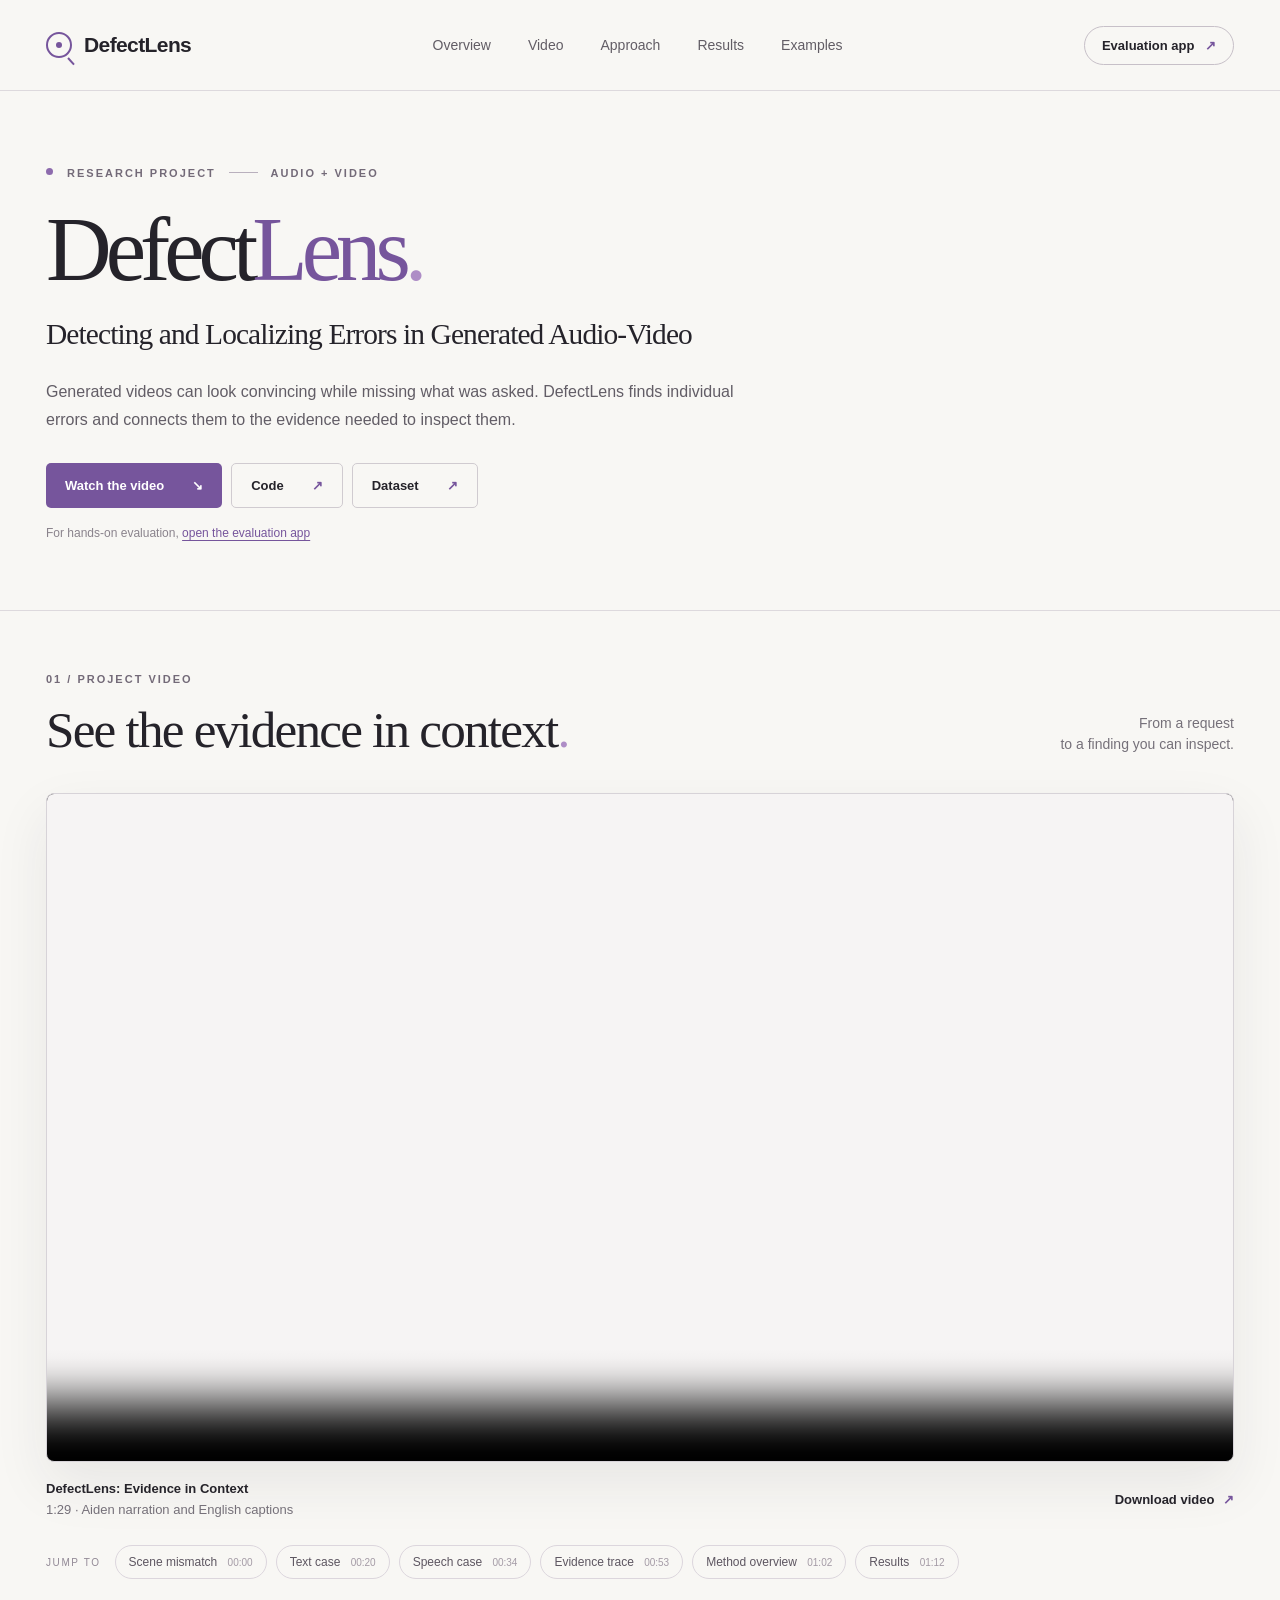
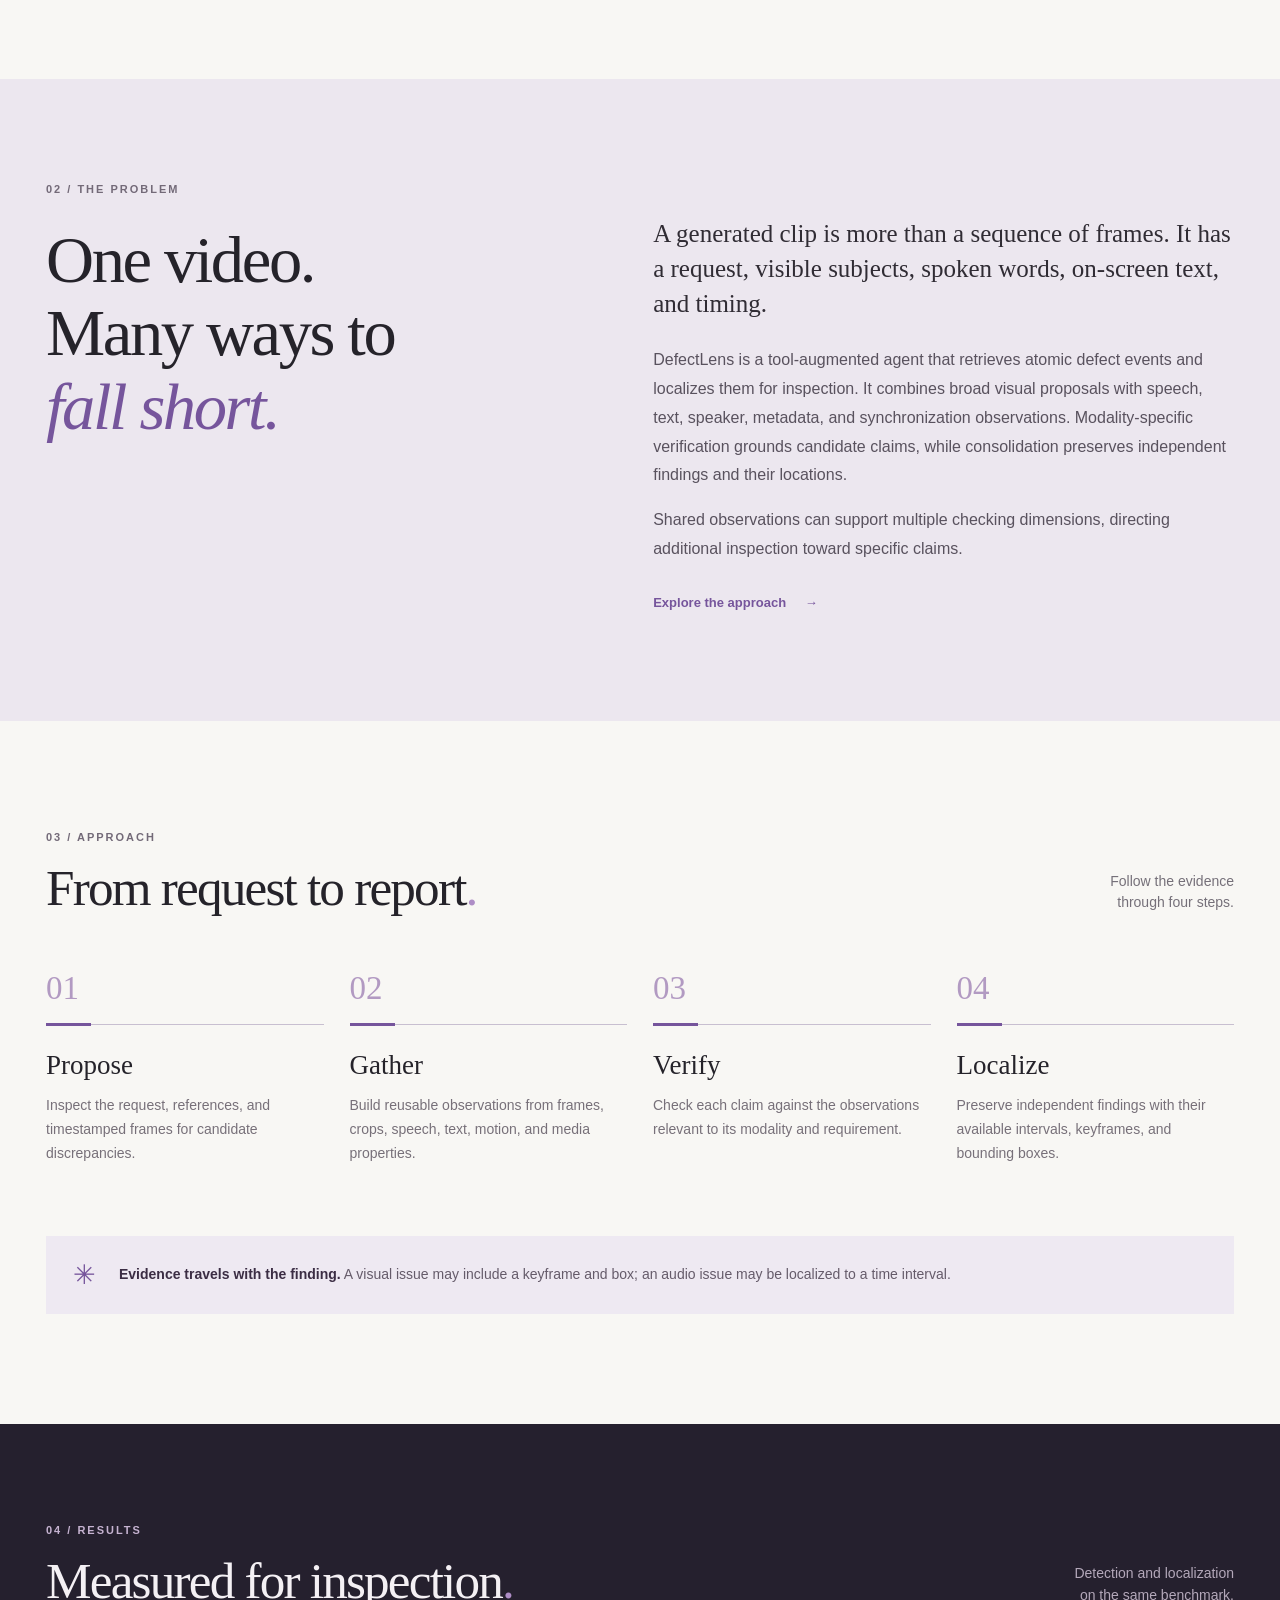
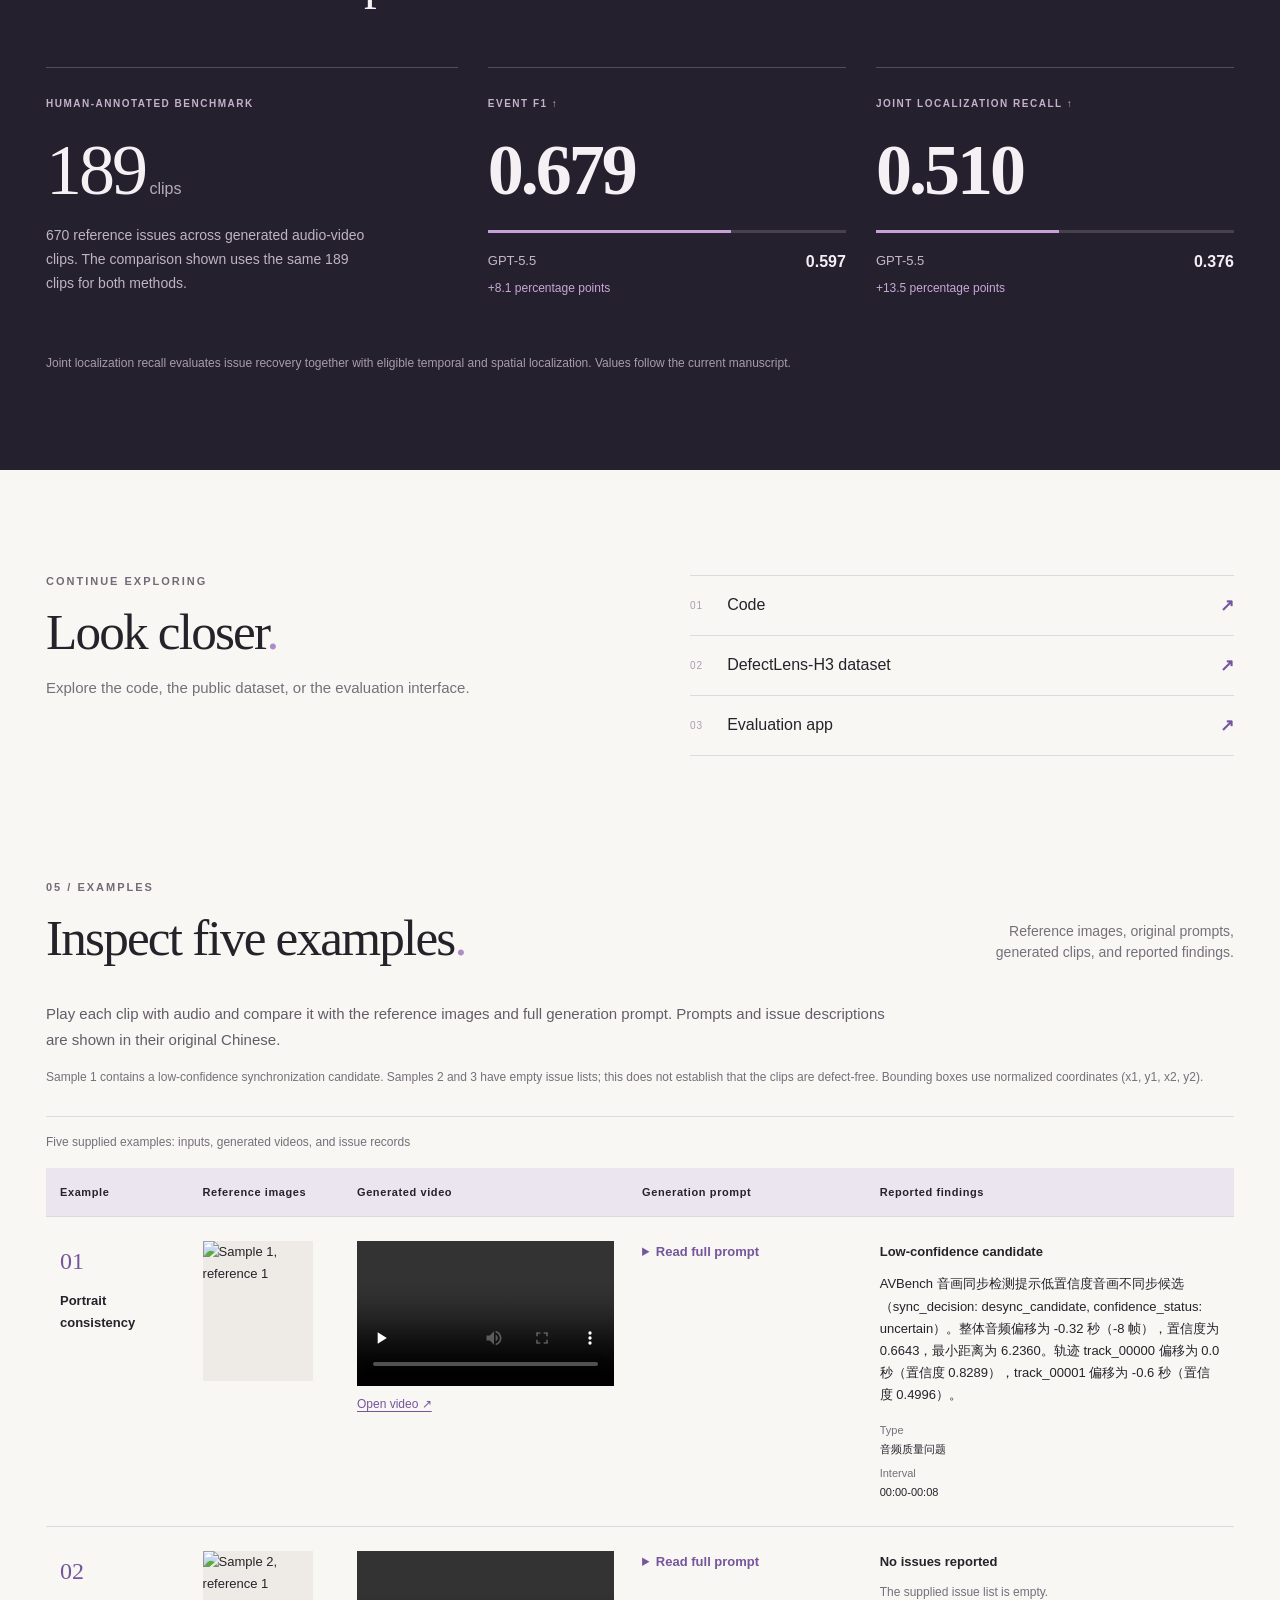
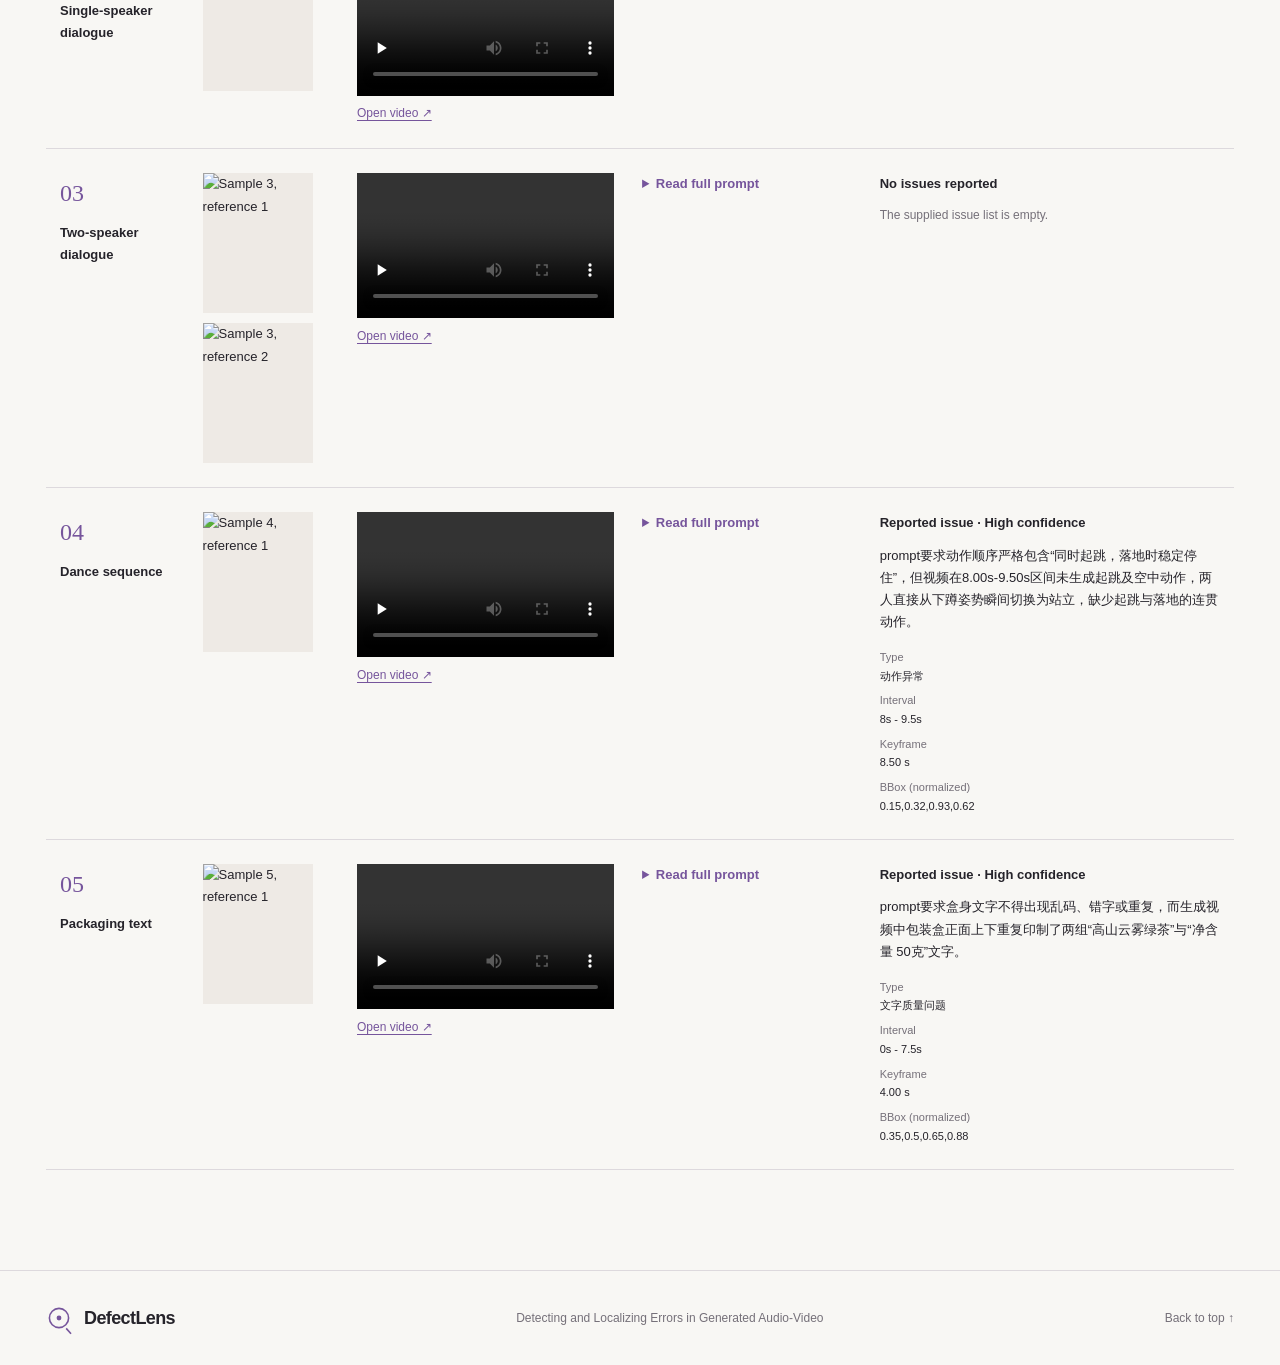
==== commit 22746ee0: "Publish Aiden v5 demo and update chapter timings" ====
--- a/paper_site/index.html
+++ b/paper_site/index.html
@@ -35,9 +35,9 @@
 
     <section class="video-section wrap" id="demo" aria-labelledby="demo-title">
       <div class="section-top"><div><p class="eyebrow">01 / PROJECT VIDEO</p><h2 id="demo-title">See the evidence in context<span class="period">.</span></h2></div><p>From a request<br>to a finding you can inspect.</p></div>
-      <div class="video-frame"><video id="demo-player" controls playsinline preload="metadata" poster="assets/defectlens-demo-v3-poster.jpg?v=380c594cef08"><source src="assets/defectlens-demo-v3.1.mp4?v=5af84eb9983f" type="video/mp4">Your browser cannot play this video. <a href="assets/defectlens-demo-v3.1.mp4?v=5af84eb9983f">Download the MP4.</a></video></div>
-      <div class="video-bottom"><div><strong>DefectLens: Evidence in Context</strong><span>1:52 · English narration and captions</span></div><a href="assets/defectlens-demo-v3.1.mp4?v=5af84eb9983f" download>Download video <span aria-hidden="true">↗</span></a></div>
-      <div class="chapter-row" aria-label="Video chapters"><span>JUMP TO</span><button data-seek="0">Scene mismatch <i>00:00</i></button><button data-seek="27">Text case <i>00:27</i></button><button data-seek="43">Speech case <i>00:43</i></button><button data-seek="67">Evidence trace <i>01:07</i></button><button data-seek="76">Method overview <i>01:16</i></button><button data-seek="88">Results <i>01:28</i></button></div>
+      <div class="video-frame"><video id="demo-player" controls playsinline preload="metadata" poster="assets/defectlens-demo-aiden-v5-poster.jpg?v=6117c752e8e6"><source src="assets/defectlens-demo-aiden-v5.mp4?v=8edb26c0614a" type="video/mp4">Your browser cannot play this video. <a href="assets/defectlens-demo-aiden-v5.mp4?v=8edb26c0614a">Download the MP4.</a></video></div>
+      <div class="video-bottom"><div><strong>DefectLens: Evidence in Context</strong><span>1:29 · Aiden narration and English captions</span></div><a href="assets/defectlens-demo-aiden-v5.mp4?v=8edb26c0614a" download>Download video <span aria-hidden="true">↗</span></a></div>
+      <div class="chapter-row" aria-label="Video chapters"><span>JUMP TO</span><button data-seek="0">Scene mismatch <i>00:00</i></button><button data-seek="20.95">Text case <i>00:20</i></button><button data-seek="34.05">Speech case <i>00:34</i></button><button data-seek="53.45">Evidence trace <i>00:53</i></button><button data-seek="62">Method overview <i>01:02</i></button><button data-seek="72.1">Results <i>01:12</i></button></div>
     </section>
 
     <section class="abstract-section" aria-labelledby="abstract-title"><div class="wrap abstract-grid"><div><p class="eyebrow">02 / THE PROBLEM</p><h2 id="abstract-title">One video.<br>Many ways to<br><em>fall short.</em></h2></div><div class="abstract-copy"><p class="lead">A generated clip is more than a sequence of frames. It has a request, visible subjects, spoken words, on-screen text, and timing.</p><p>DefectLens is a tool-augmented agent that retrieves atomic defect events and localizes them for inspection. It combines broad visual proposals with speech, text, speaker, metadata, and synchronization observations. Modality-specific verification grounds candidate claims, while consolidation preserves independent findings and their locations.</p><p>Shared observations can support multiple checking dimensions, directing additional inspection toward specific claims.</p><a class="text-link" href="#approach">Explore the approach <span aria-hidden="true">→</span></a></div></div></section>
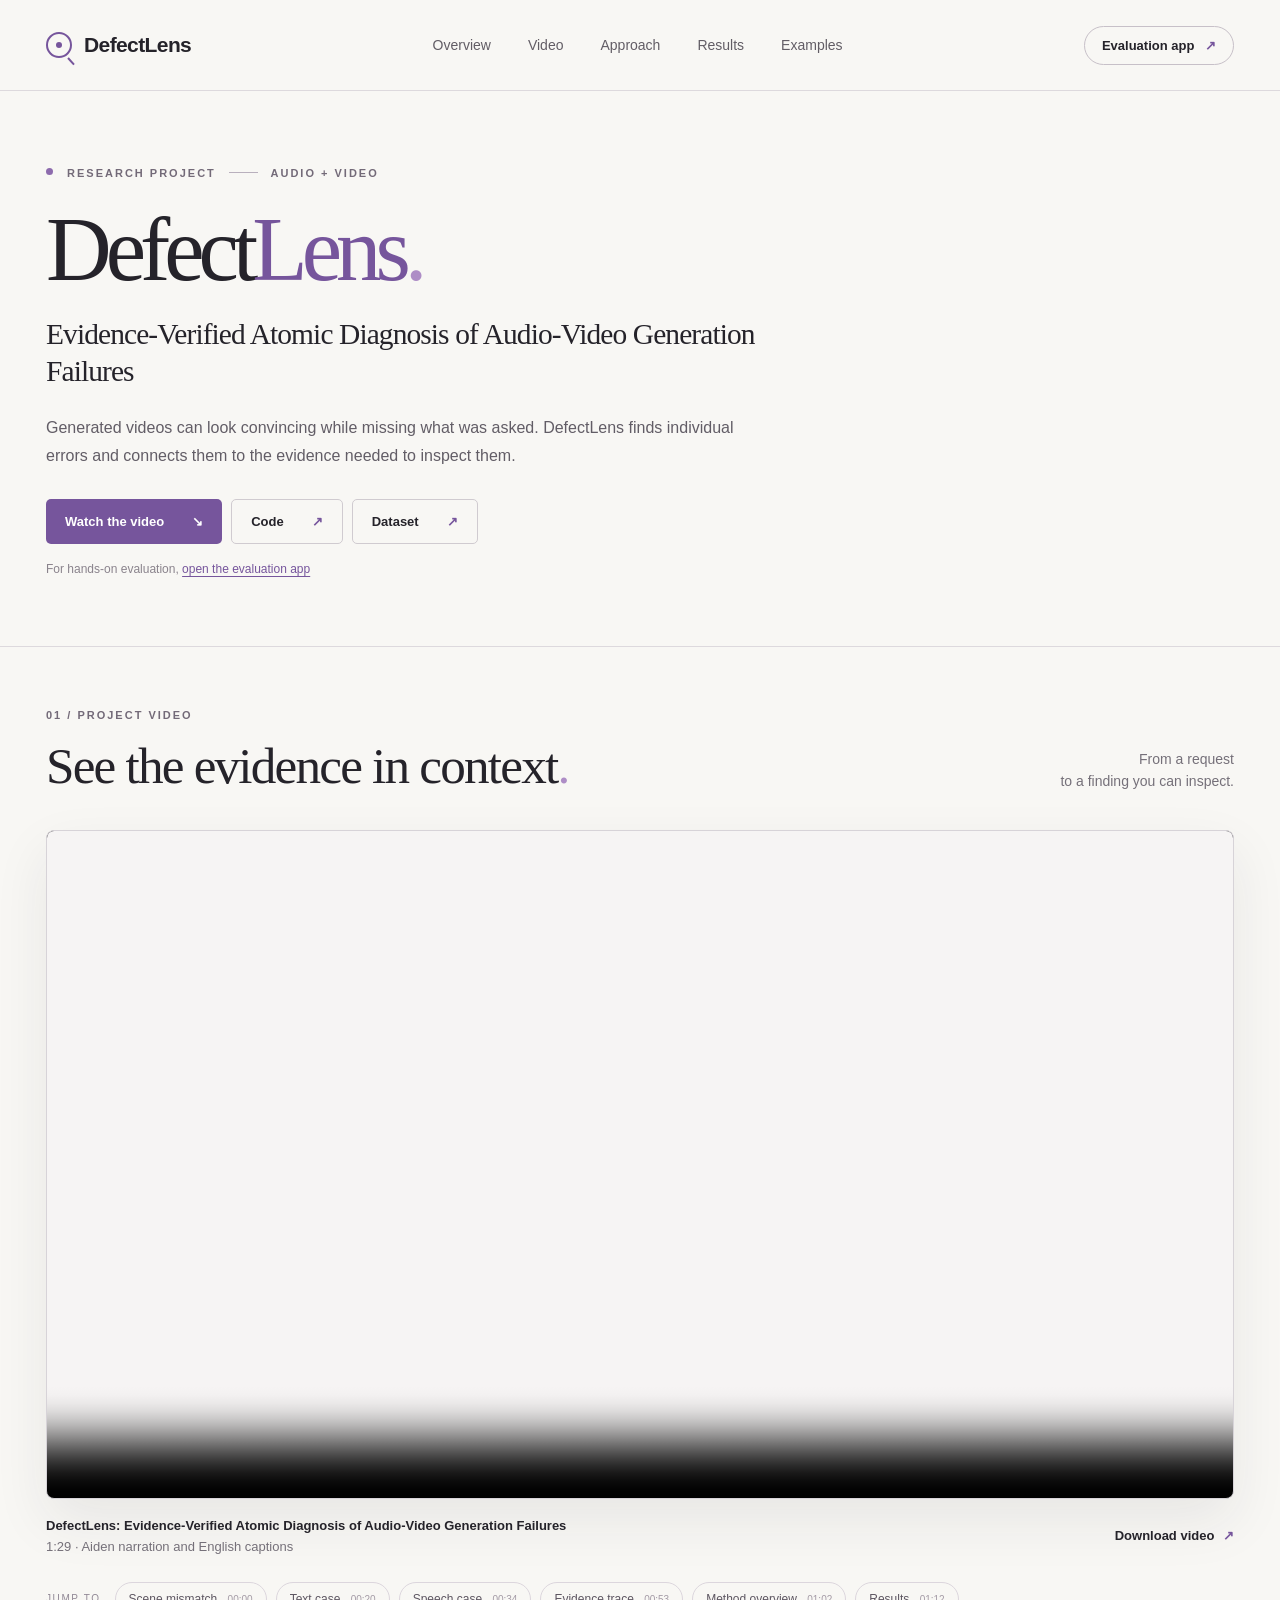
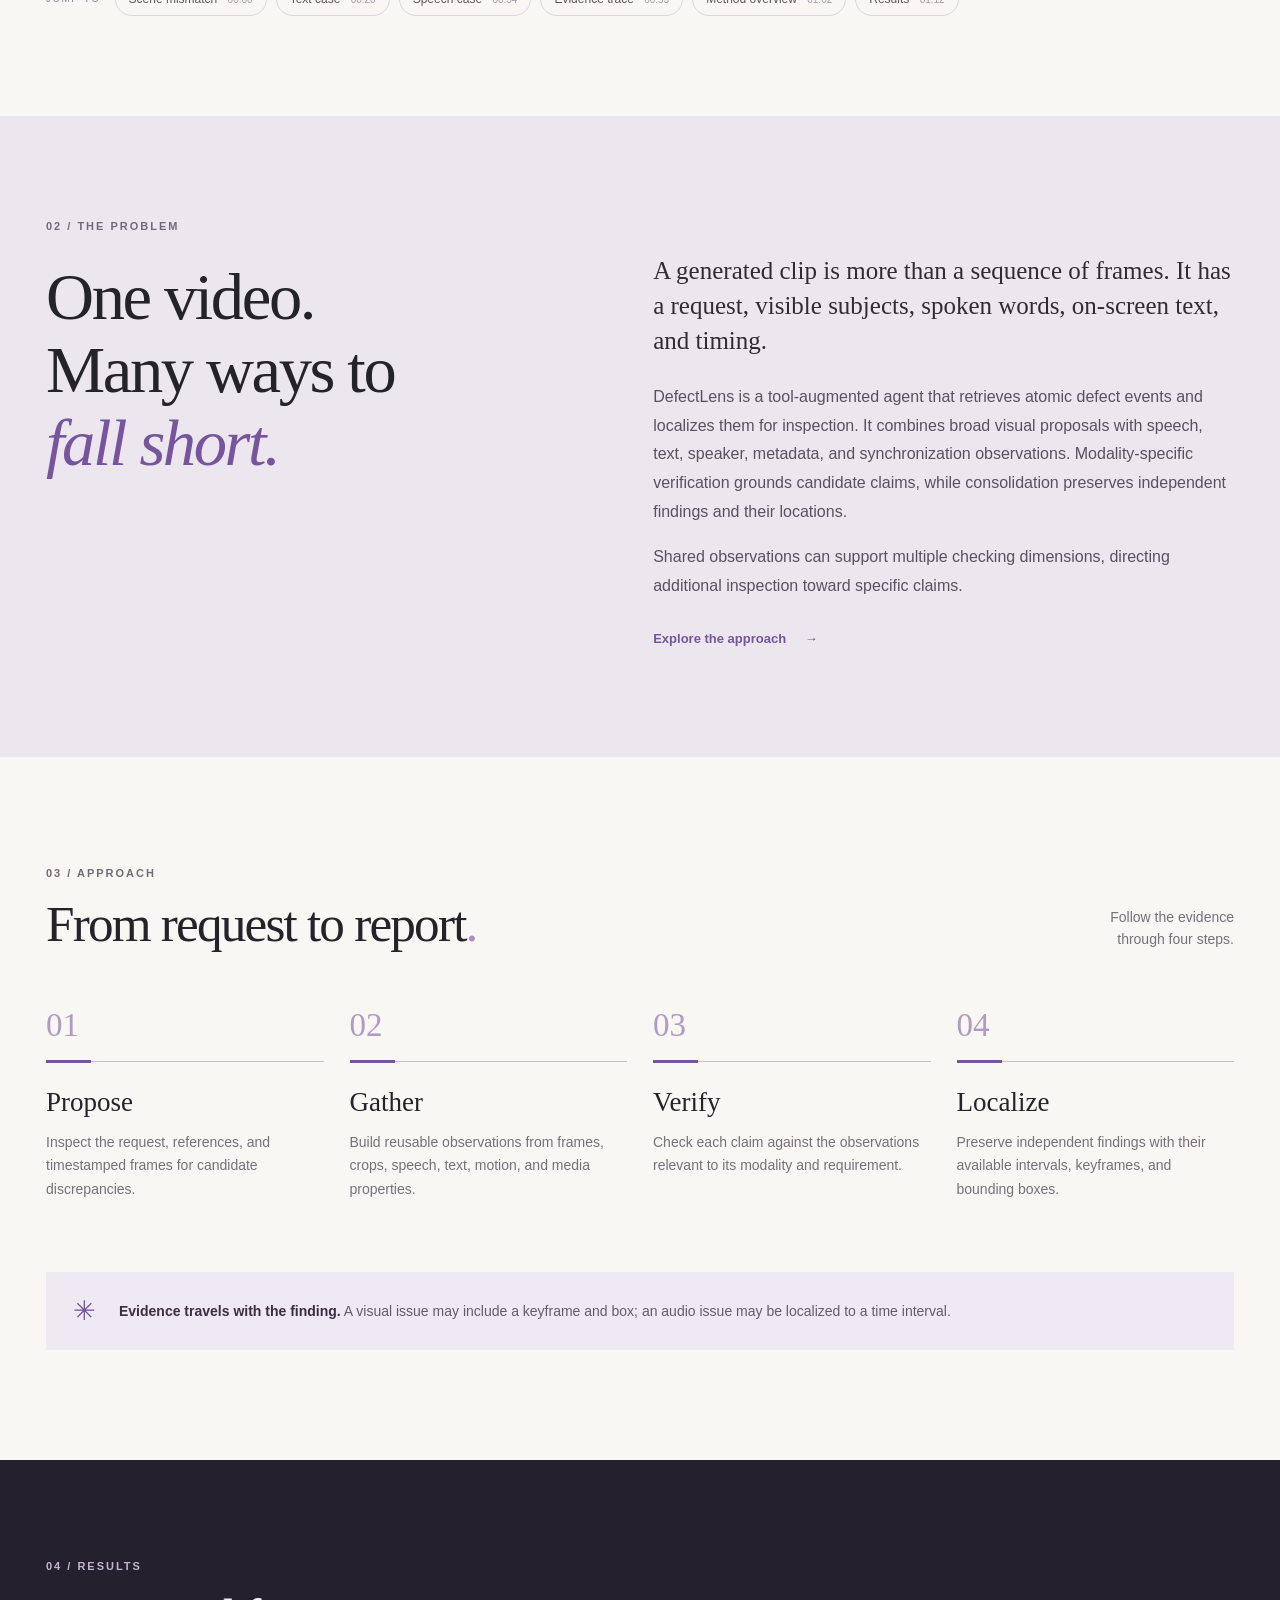
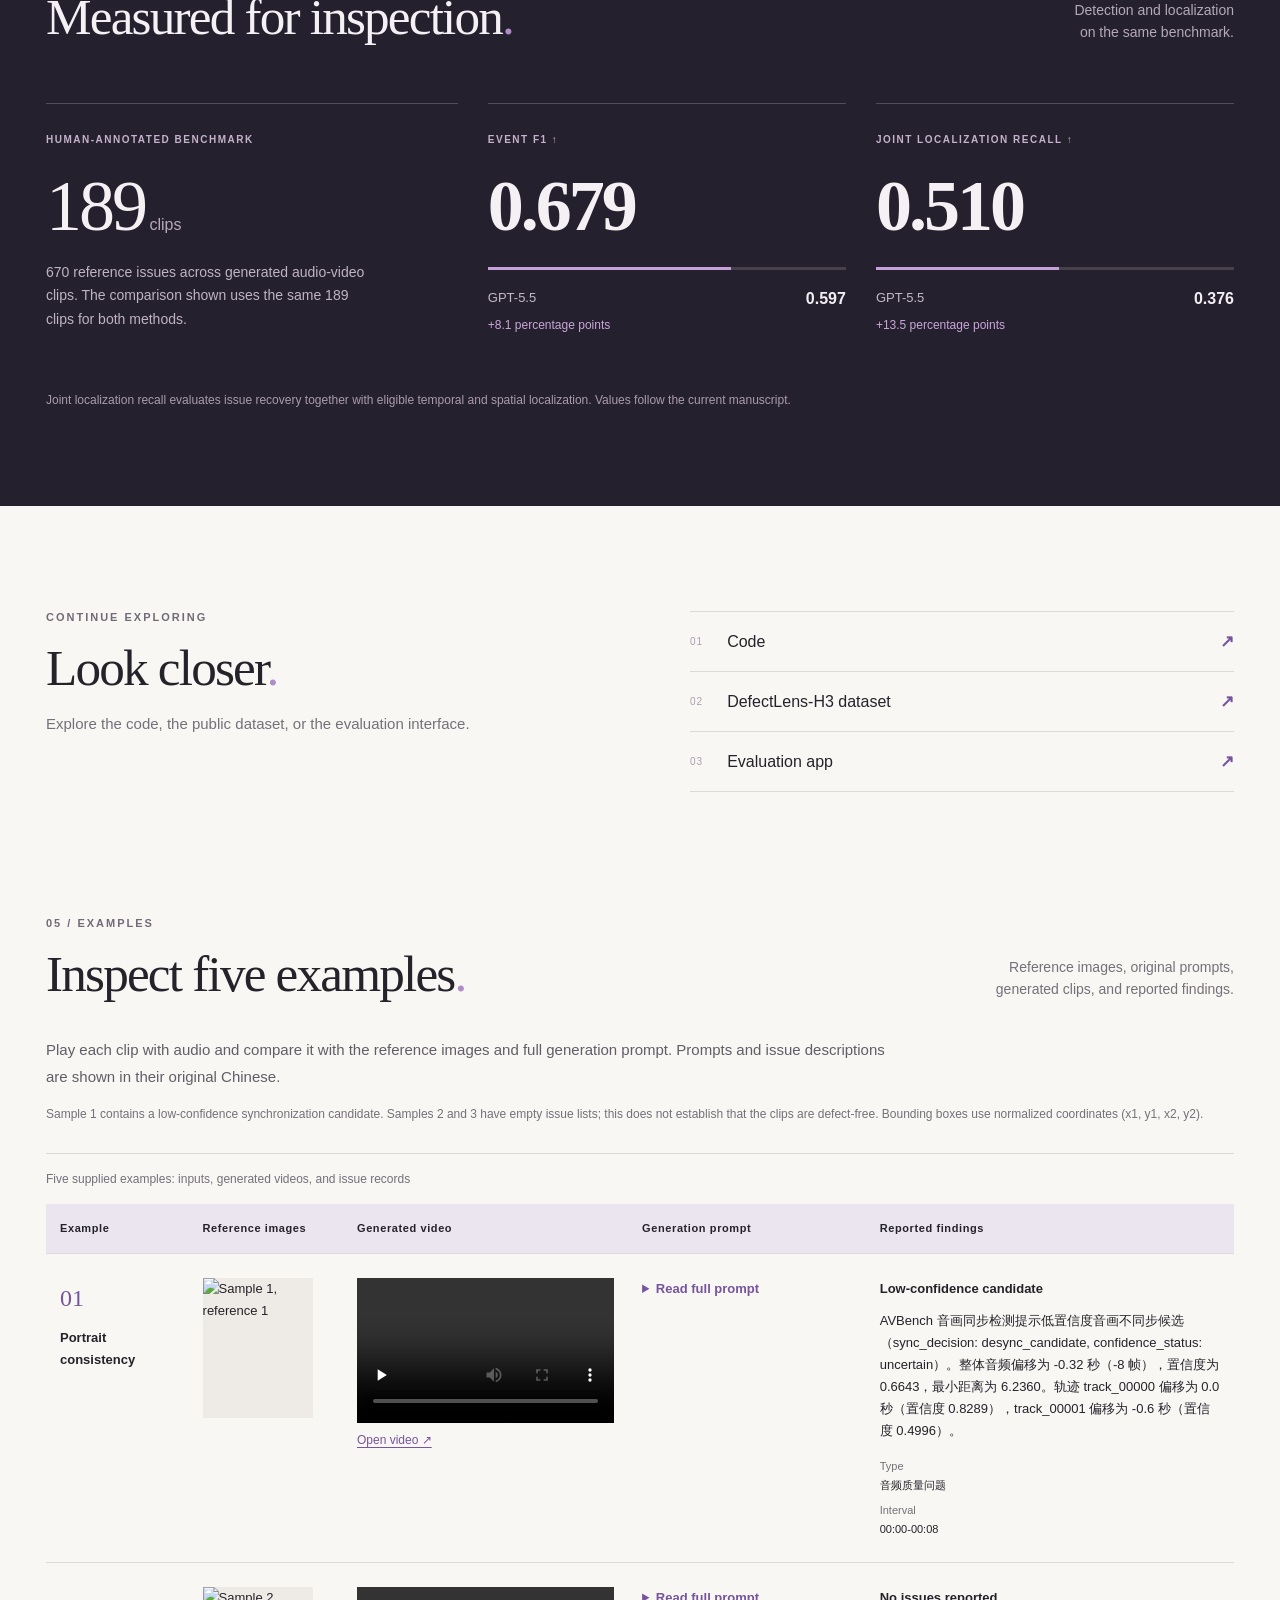
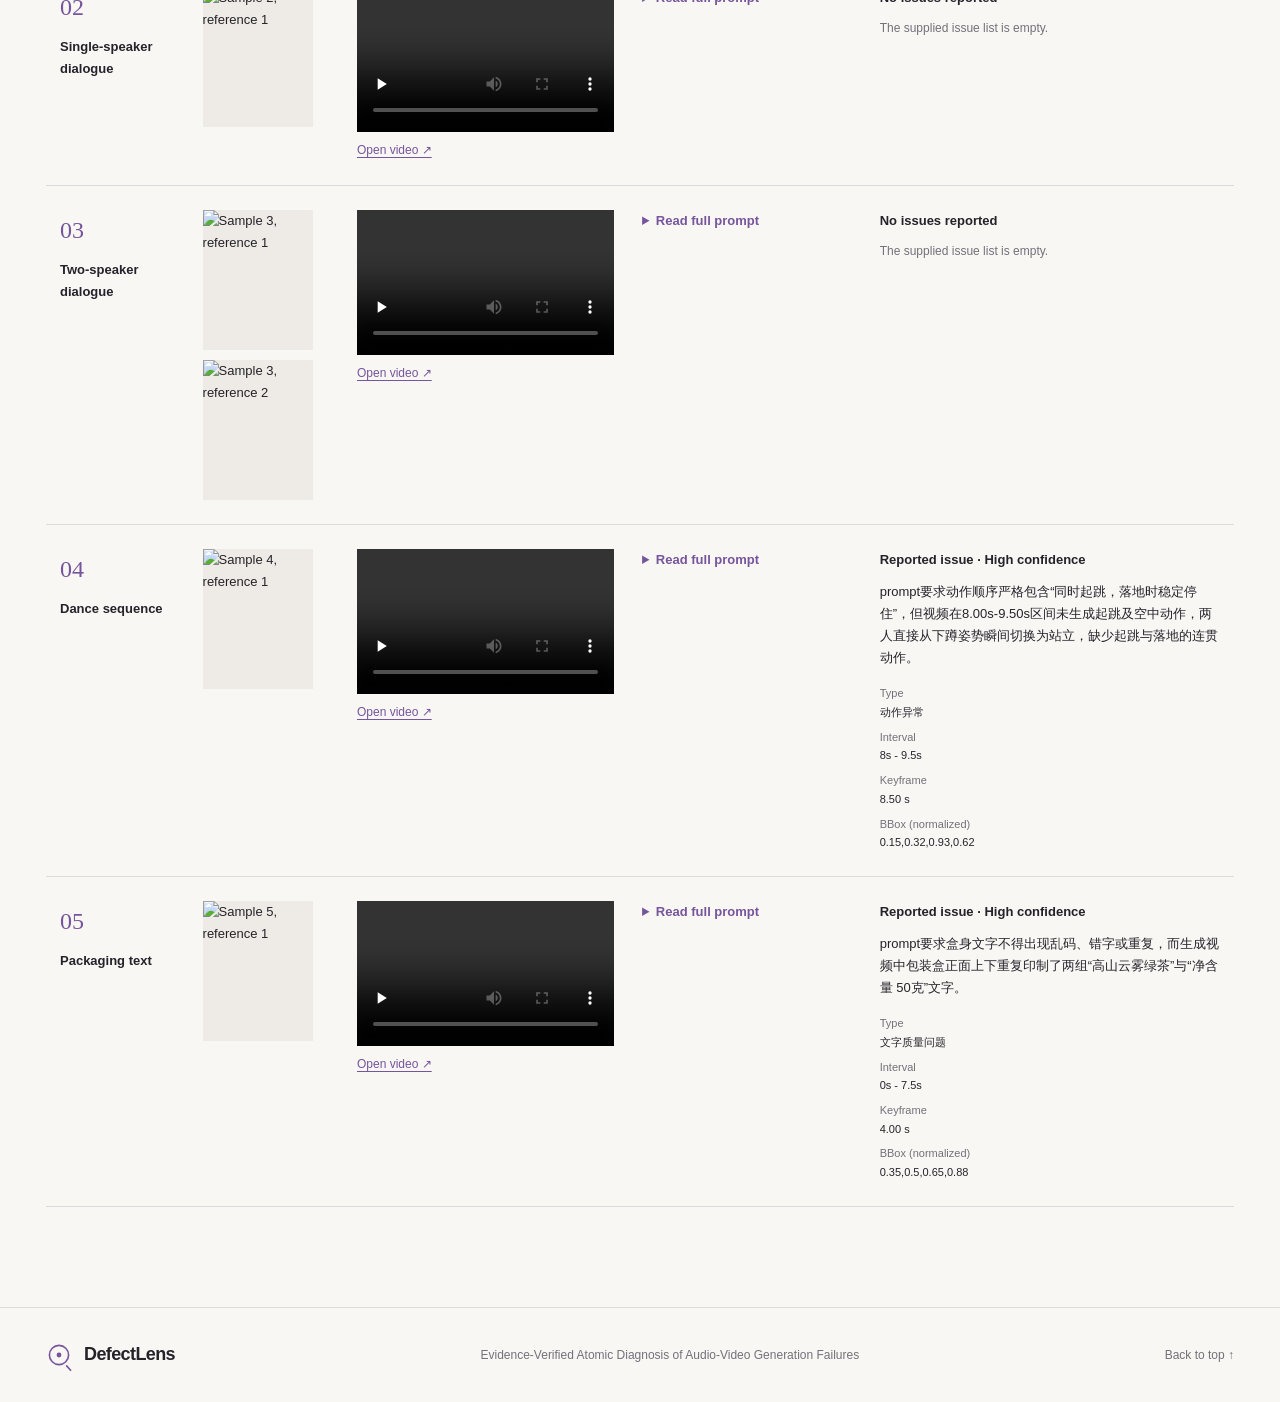
==== commit 8e113da1: "Update paper title across project page and Aiden demo" ====
--- a/paper_site/index.html
+++ b/paper_site/index.html
@@ -5,10 +5,10 @@
   <meta name="viewport" content="width=device-width, initial-scale=1">
   <meta name="description" content="DefectLens detects and localizes errors in generated audio-video using evidence grounded in the generation request.">
   <meta name="theme-color" content="#f8f7f4">
-  <meta property="og:title" content="DefectLens: Detecting and Localizing Errors in Generated Audio-Video">
+  <meta property="og:title" content="DefectLens: Evidence-Verified Atomic Diagnosis of Audio-Video Generation Failures">
   <meta property="og:description" content="A tool-augmented agent for inspectable, requirement-conditioned audio-video evaluation.">
   <meta property="og:type" content="website">
-  <title>DefectLens · Detecting and Localizing Errors in Generated Audio-Video</title>
+  <title>DefectLens: Evidence-Verified Atomic Diagnosis of Audio-Video Generation Failures</title>
   <link rel="icon" href="assets/icon.svg" type="image/svg+xml">
   <link rel="stylesheet" href="styles.css?v=a8fd1ee75b5e">
   <script src="app.js" defer></script>
@@ -25,7 +25,7 @@
       <div class="hero-copy">
         <p class="eyebrow"><span class="dot"></span> RESEARCH PROJECT <span class="eyebrow-rule"></span> AUDIO + VIDEO</p>
         <h1>Defect<span>Lens</span><span class="period">.</span></h1>
-        <p class="hero-title">Detecting and Localizing Errors in Generated Audio-Video</p>
+        <p class="hero-title">Evidence-Verified Atomic Diagnosis of Audio-Video Generation Failures</p>
         <p class="hero-description">Generated videos can look convincing while missing what was asked. DefectLens finds individual errors and connects them to the evidence needed to inspect them.</p>
         <div class="hero-actions"><a class="button primary" href="#demo">Watch the video <span aria-hidden="true">↘</span></a><a class="button secondary" href="https://github.com/XuanhaoChang/AVagent-Eval">Code <span aria-hidden="true">↗</span></a><a class="button secondary" href="https://huggingface.co/datasets/XuanhaoChang/DefectLens-H3">Dataset <span aria-hidden="true">↗</span></a></div>
         <p class="availability">For hands-on evaluation, <a href="./eval/">open the evaluation app</a></p>
@@ -35,8 +35,8 @@
 
     <section class="video-section wrap" id="demo" aria-labelledby="demo-title">
       <div class="section-top"><div><p class="eyebrow">01 / PROJECT VIDEO</p><h2 id="demo-title">See the evidence in context<span class="period">.</span></h2></div><p>From a request<br>to a finding you can inspect.</p></div>
-      <div class="video-frame"><video id="demo-player" controls playsinline preload="metadata" poster="assets/defectlens-demo-aiden-v5-poster.jpg?v=6117c752e8e6"><source src="assets/defectlens-demo-aiden-v5.mp4?v=8edb26c0614a" type="video/mp4">Your browser cannot play this video. <a href="assets/defectlens-demo-aiden-v5.mp4?v=8edb26c0614a">Download the MP4.</a></video></div>
-      <div class="video-bottom"><div><strong>DefectLens: Evidence in Context</strong><span>1:29 · Aiden narration and English captions</span></div><a href="assets/defectlens-demo-aiden-v5.mp4?v=8edb26c0614a" download>Download video <span aria-hidden="true">↗</span></a></div>
+      <div class="video-frame"><video id="demo-player" controls playsinline preload="metadata" poster="assets/defectlens-demo-aiden-v6-poster.jpg?v=08a632079dd1"><source src="assets/defectlens-demo-aiden-v6.mp4?v=e555729ce81e" type="video/mp4">Your browser cannot play this video. <a href="assets/defectlens-demo-aiden-v6.mp4?v=e555729ce81e">Download the MP4.</a></video></div>
+      <div class="video-bottom"><div><strong>DefectLens: Evidence-Verified Atomic Diagnosis of Audio-Video Generation Failures</strong><span>1:29 · Aiden narration and English captions</span></div><a href="assets/defectlens-demo-aiden-v6.mp4?v=e555729ce81e" download>Download video <span aria-hidden="true">↗</span></a></div>
       <div class="chapter-row" aria-label="Video chapters"><span>JUMP TO</span><button data-seek="0">Scene mismatch <i>00:00</i></button><button data-seek="20.95">Text case <i>00:20</i></button><button data-seek="34.05">Speech case <i>00:34</i></button><button data-seek="53.45">Evidence trace <i>00:53</i></button><button data-seek="62">Method overview <i>01:02</i></button><button data-seek="72.1">Results <i>01:12</i></button></div>
     </section>
 
@@ -102,6 +102,6 @@
       </div>
     </section>
   </main>
-  <footer class="footer wrap"><a class="brand" href="./"><span class="brand-icon" aria-hidden="true"></span>DefectLens</a><span>Detecting and Localizing Errors in Generated Audio-Video</span><a href="#overview">Back to top ↑</a></footer>
+  <footer class="footer wrap"><a class="brand" href="./"><span class="brand-icon" aria-hidden="true"></span>DefectLens</a><span>Evidence-Verified Atomic Diagnosis of Audio-Video Generation Failures</span><a href="#overview">Back to top ↑</a></footer>
 </body>
 </html>
